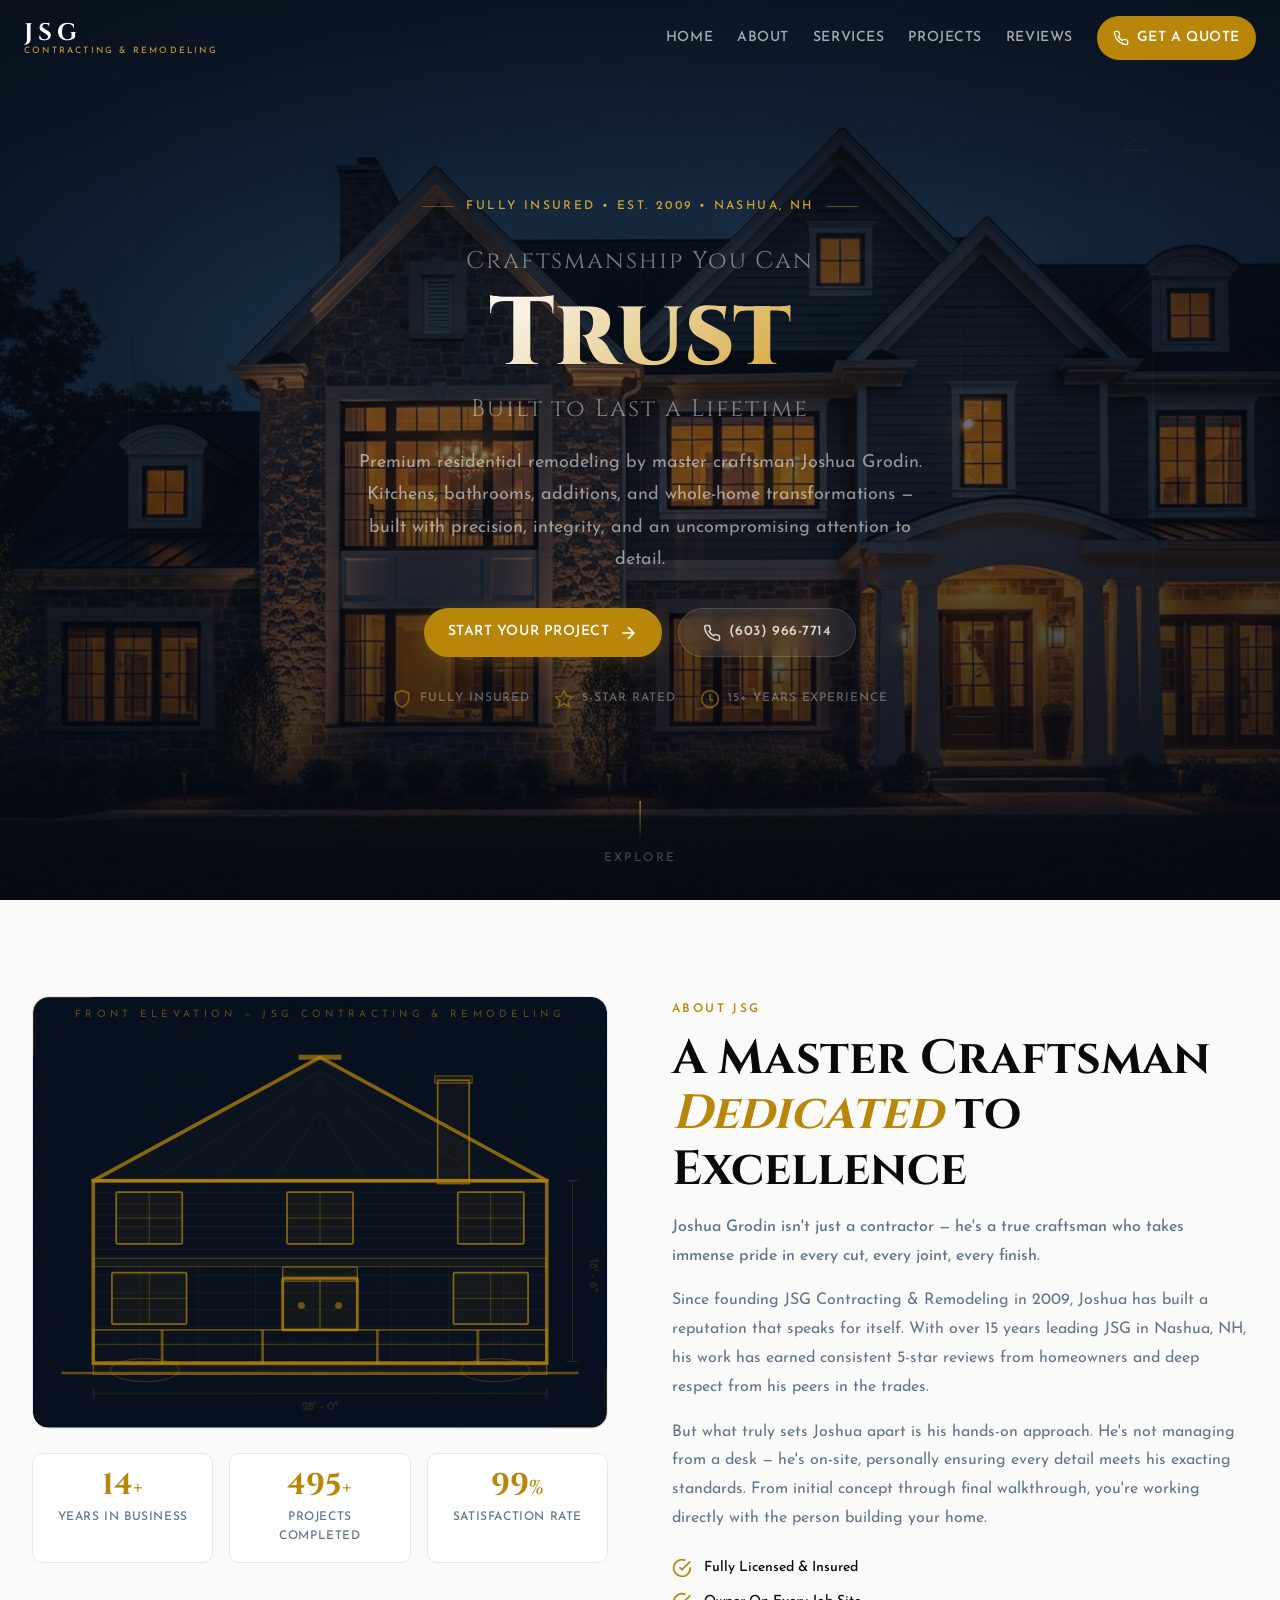
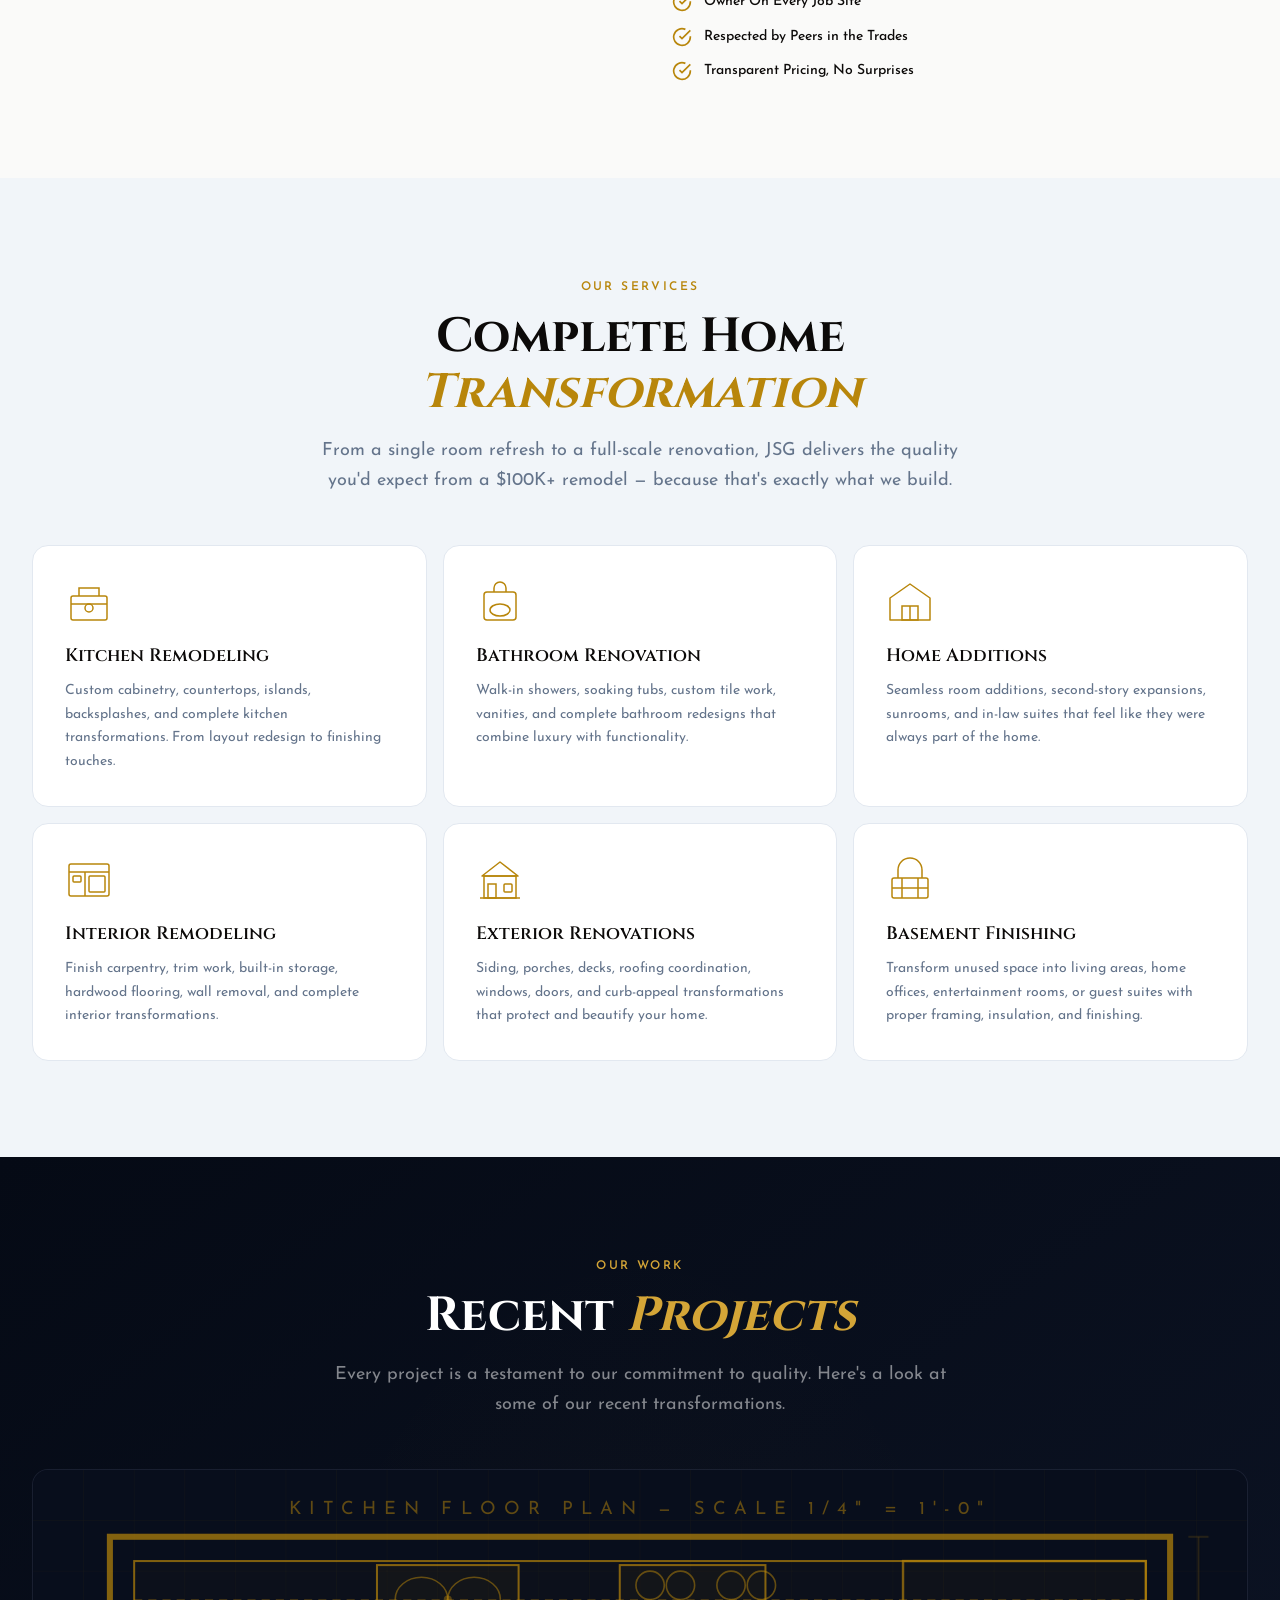
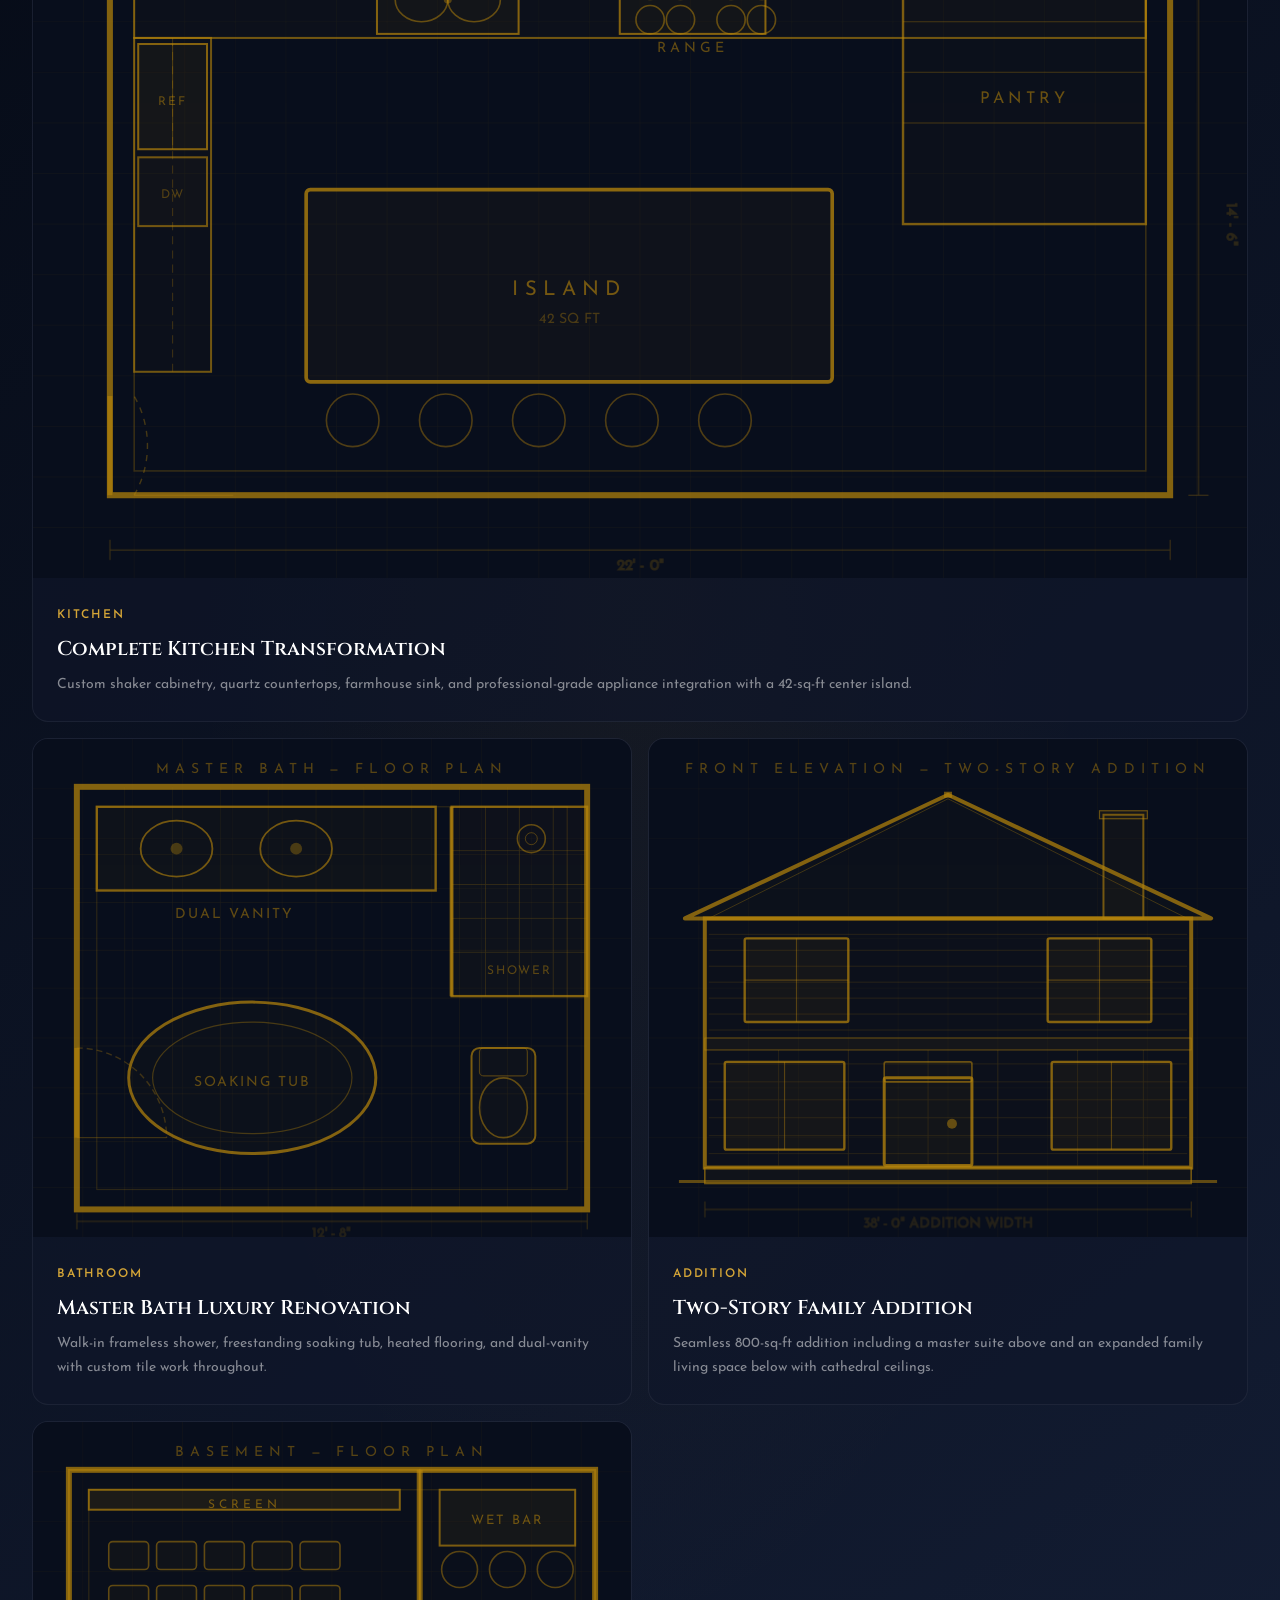
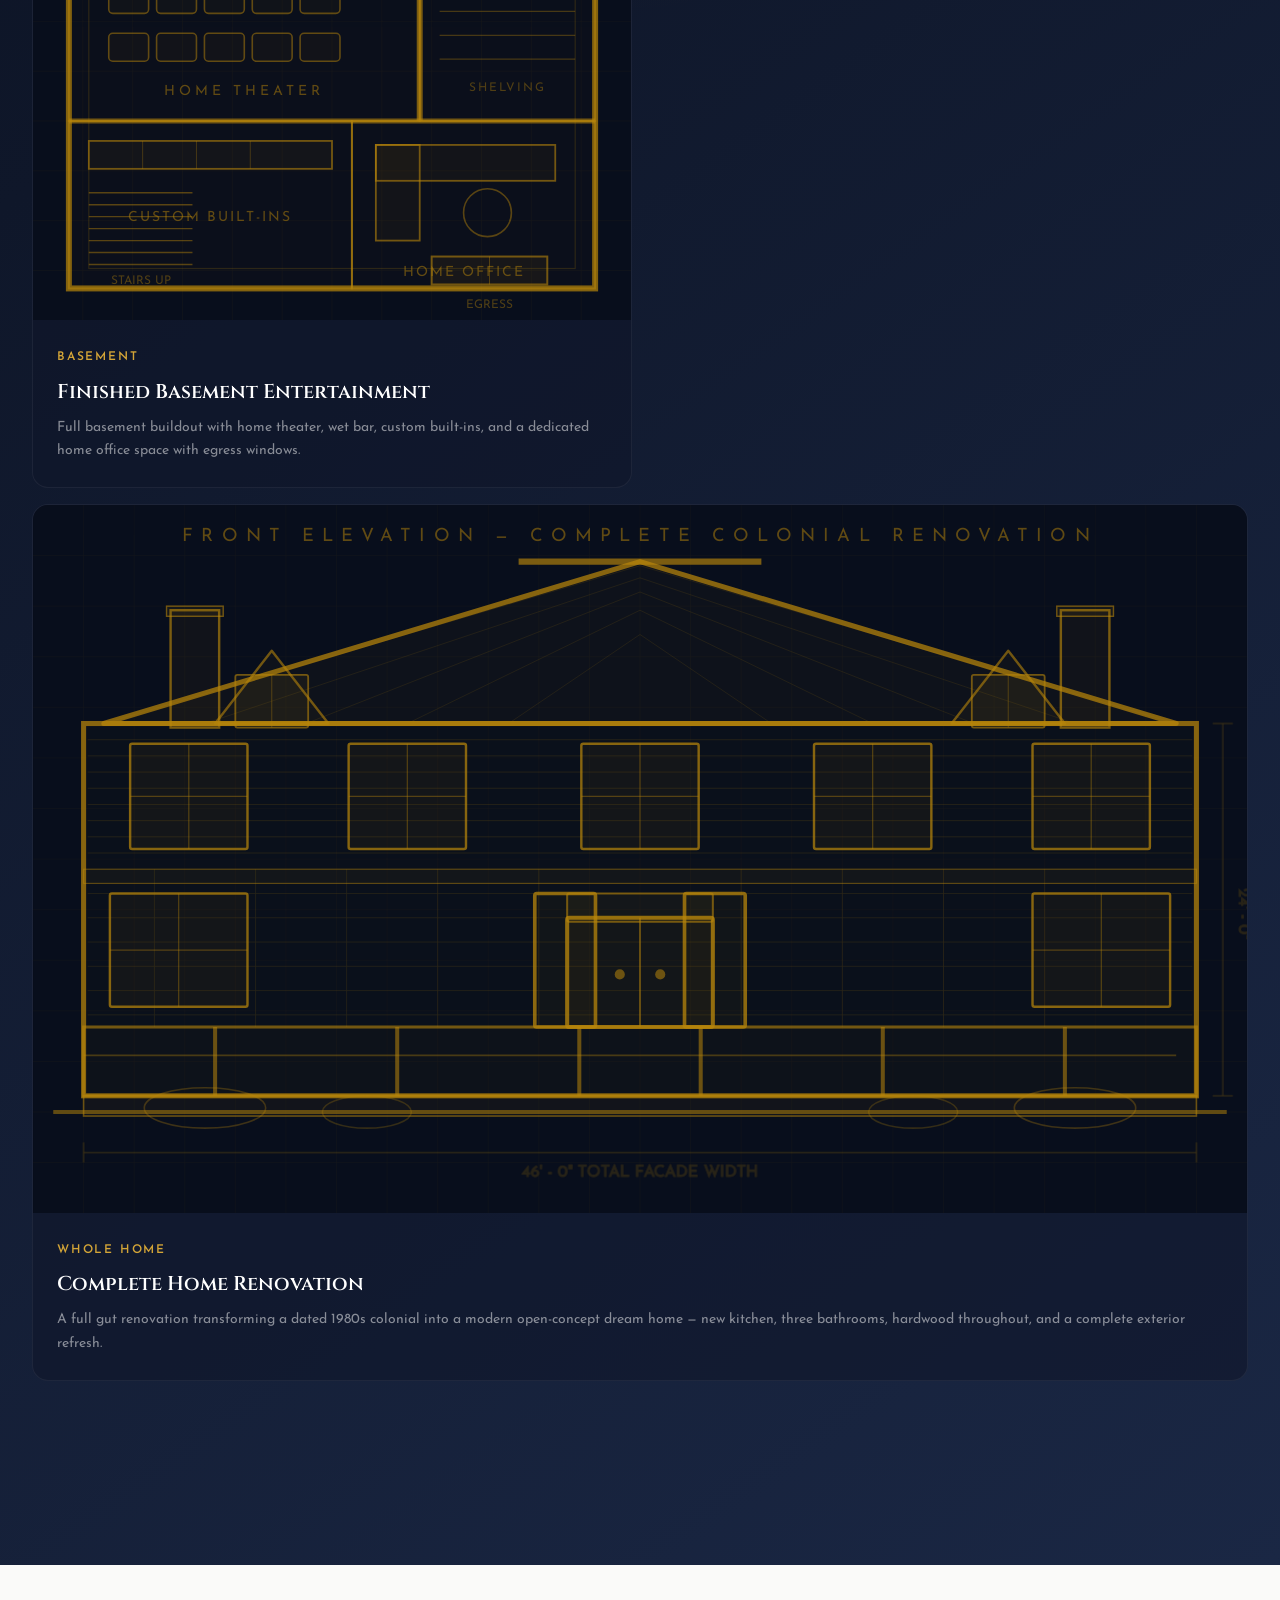
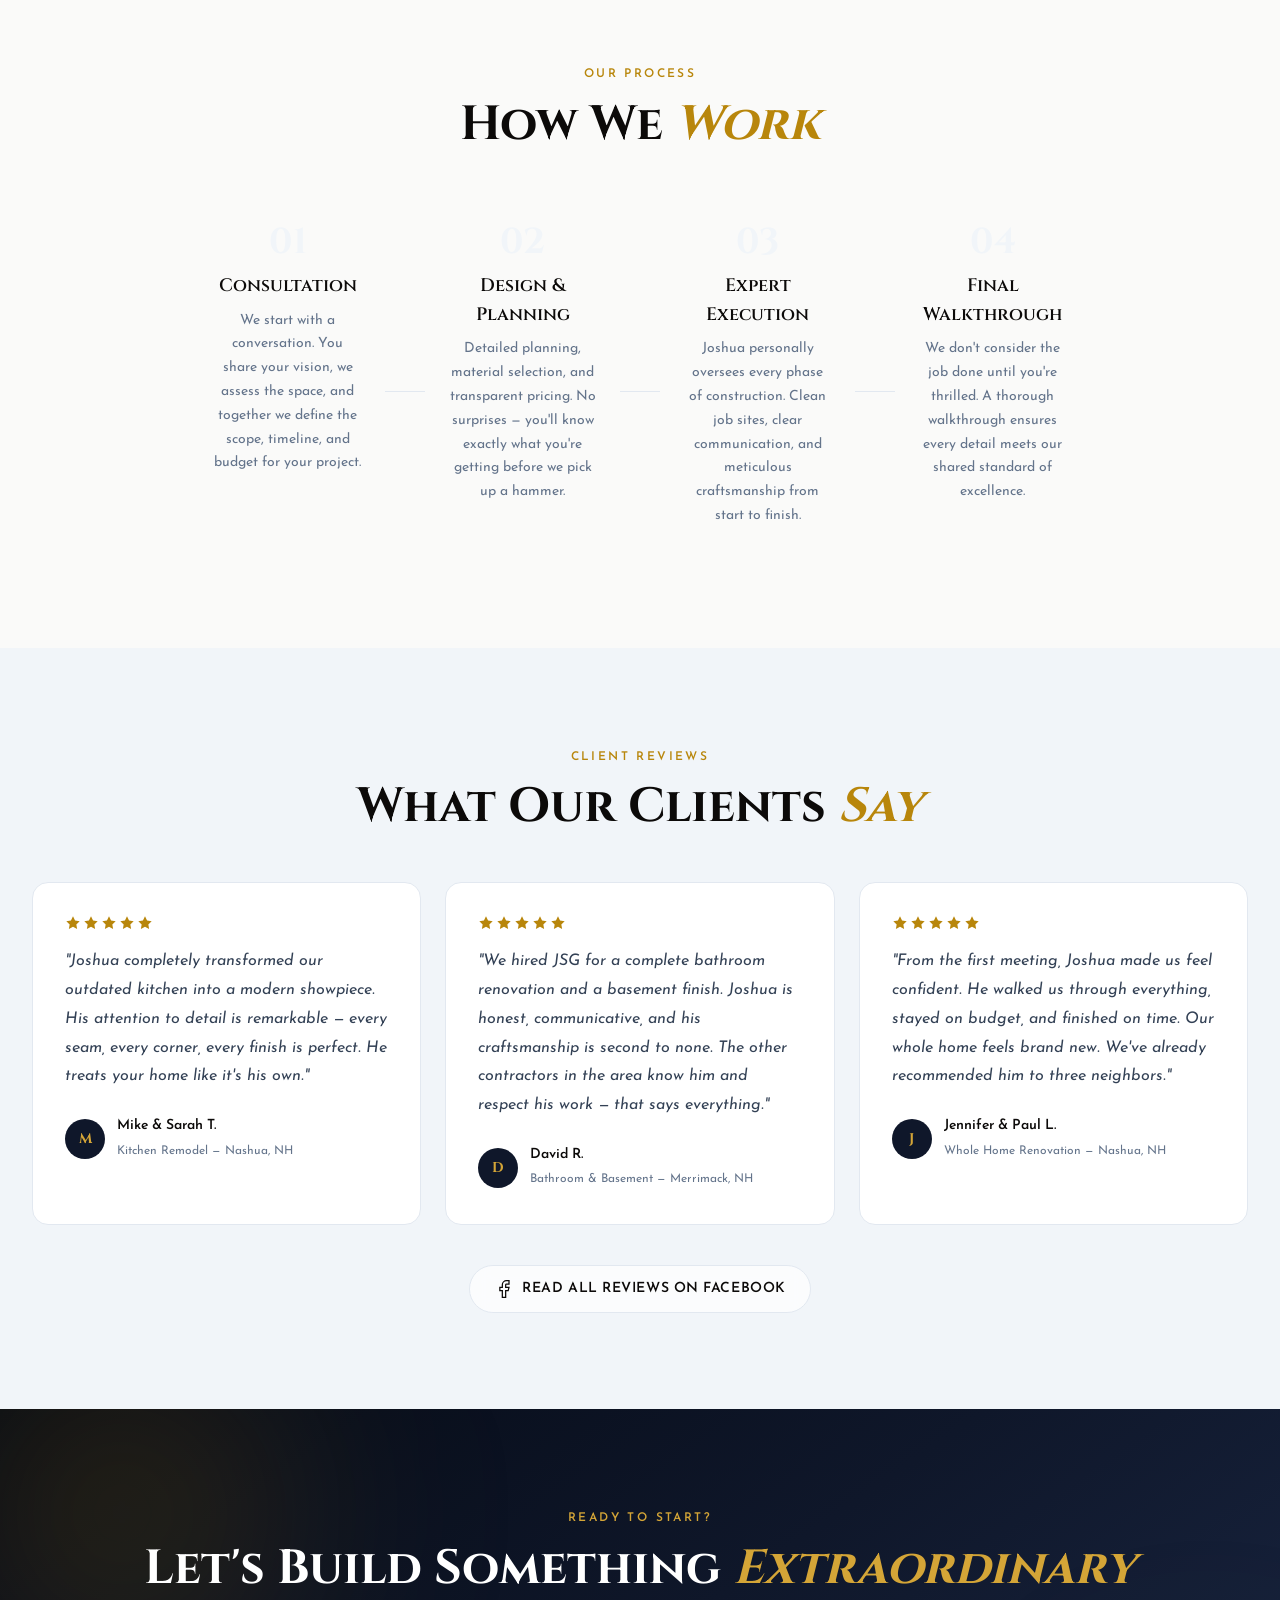
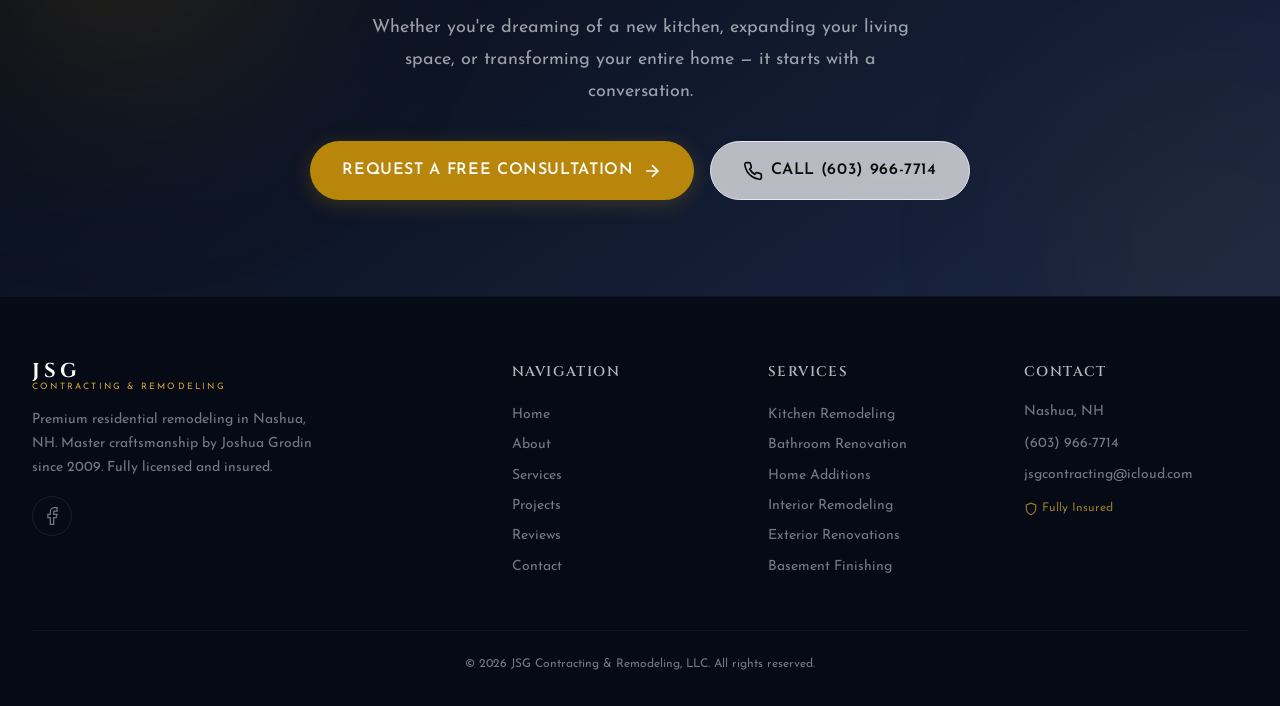
==== index.html @ 360fc570 "Launch JSG Contracting & Remodeling website Premium contractor site with dark navy + gold brand. Inc" ====
<!DOCTYPE html>
<html lang="en">
<head>
  <meta charset="UTF-8">
  <meta name="viewport" content="width=device-width, initial-scale=1.0">
  <title>JSG Contracting & Remodeling — Premium Home Remodeling | Nashua, NH Since 2009</title>
  <meta name="description" content="JSG Contracting & Remodeling, LLC — Nashua NH's premier residential contractor. Master craftsman Joshua Grodin delivers exceptional kitchen, bath, and whole-home remodeling. Fully insured. Call (603) 966-7714.">
  <link rel="preconnect" href="https://fonts.googleapis.com">
  <link rel="preconnect" href="https://fonts.gstatic.com" crossorigin>
  <link href="https://fonts.googleapis.com/css2?family=Cinzel:wght@400;500;600;700;800;900&family=Josefin+Sans:wght@300;400;500;600;700&display=swap" rel="stylesheet">
  <link rel="stylesheet" href="styles.css">
</head>
<body>
  <!-- Preloader -->
  <div id="preloader" class="preloader">
    <div class="preloader-inner">
      <div class="preloader-icon">
        <svg viewBox="0 0 60 60" width="50" height="50">
          <rect x="8" y="28" width="44" height="4" rx="1" fill="#B8860B" opacity="0.8"/>
          <polygon points="30,6 52,28 8,28" fill="none" stroke="#B8860B" stroke-width="2.5" stroke-linejoin="round"/>
          <rect x="22" y="32" width="16" height="20" rx="1" fill="none" stroke="#B8860B" stroke-width="1.5"/>
          <line x1="30" y1="32" x2="30" y2="52" stroke="#B8860B" stroke-width="1"/>
          <line x1="22" y1="42" x2="38" y2="42" stroke="#B8860B" stroke-width="1"/>
        </svg>
      </div>
      <p class="preloader-text">JSG CONTRACTING</p>
    </div>
  </div>

  <!-- Navigation -->
  <nav class="nav" id="mainNav">
    <div class="nav-container">
      <a href="#hero" class="nav-logo">
        <span class="logo-jsg">JSG</span>
        <span class="logo-sub">CONTRACTING &amp; REMODELING</span>
      </a>
      <button class="nav-toggle" id="navToggle" aria-label="Toggle navigation">
        <span></span><span></span><span></span>
      </button>
      <div class="nav-menu" id="navMenu">
        <a href="#hero" class="nav-link">Home</a>
        <a href="#about" class="nav-link">About</a>
        <a href="#services" class="nav-link">Services</a>
        <a href="#projects" class="nav-link">Projects</a>
        <a href="#testimonials" class="nav-link">Reviews</a>
        <a href="contact.html" class="nav-cta">
          <svg width="16" height="16" viewBox="0 0 24 24" fill="none" stroke="currentColor" stroke-width="2"><path d="M22 16.92v3a2 2 0 01-2.18 2 19.79 19.79 0 01-8.63-3.07 19.5 19.5 0 01-6-6A19.79 19.79 0 012.12 4.18 2 2 0 014.11 2h3a2 2 0 012 1.72c.127.96.361 1.903.7 2.81a2 2 0 01-.45 2.11L8.09 9.91a16 16 0 006 6l1.27-1.27a2 2 0 012.11-.45c.907.339 1.85.573 2.81.7A2 2 0 0122 16.92z"/></svg>
          Get a Quote
        </a>
      </div>
    </div>
  </nav>

  <!-- ====== HERO SECTION ====== -->
  <section class="hero" id="hero">
    <div class="hero-bg">
      <div class="hero-grain"></div>
      <div class="hero-gradient"></div>
      <div class="hero-vignette"></div>
      <!-- Architectural line patterns -->
      <div class="hero-lines">
        <div class="arch-line line-1"></div>
        <div class="arch-line line-2"></div>
        <div class="arch-line line-3"></div>
        <div class="arch-line line-4"></div>
        <div class="arch-line line-5"></div>
      </div>
      <!-- Floating construction elements -->
      <div class="floating-elements">
        <svg class="float-el float-1" viewBox="0 0 60 60" width="35" height="35" aria-hidden="true">
          <polygon points="30,8 50,26 10,26" fill="none" stroke="#B8860B" stroke-width="1.5" opacity="0.12"/>
        </svg>
        <svg class="float-el float-2" viewBox="0 0 60 60" width="25" height="25" aria-hidden="true">
          <rect x="10" y="10" width="40" height="40" fill="none" stroke="#B8860B" stroke-width="1" opacity="0.08"/>
          <line x1="10" y1="10" x2="50" y2="50" stroke="#B8860B" stroke-width="0.5" opacity="0.08"/>
        </svg>
        <svg class="float-el float-3" viewBox="0 0 60 60" width="45" height="45" aria-hidden="true">
          <polygon points="30,5 55,30 30,55 5,30" fill="none" stroke="#B8860B" stroke-width="1" opacity="0.06"/>
        </svg>
      </div>
    </div>

    <div class="hero-content">
      <div class="hero-badge anim-on-scroll">
        <span class="badge-line"></span>
        Fully Insured &bull; Est. 2009 &bull; Nashua, NH
        <span class="badge-line"></span>
      </div>
      <h1 class="hero-title anim-on-scroll">
        <span class="title-line title-sm">Craftsmanship You Can</span>
        <span class="title-line title-lg">Trust</span>
        <span class="title-line title-sm">Built to Last a Lifetime</span>
      </h1>
      <p class="hero-desc anim-on-scroll">Premium residential remodeling by master craftsman Joshua Grodin. Kitchens, bathrooms, additions, and whole-home transformations — built with precision, integrity, and an uncompromising attention to detail.</p>
      <div class="hero-cta anim-on-scroll">
        <a href="contact.html" class="btn btn-primary">
          <span>Start Your Project</span>
          <svg width="20" height="20" viewBox="0 0 24 24" fill="none" stroke="currentColor" stroke-width="2"><path d="M5 12h14M12 5l7 7-7 7"/></svg>
        </a>
        <a href="tel:6039667714" class="btn btn-glass">
          <svg width="18" height="18" viewBox="0 0 24 24" fill="none" stroke="currentColor" stroke-width="2"><path d="M22 16.92v3a2 2 0 01-2.18 2 19.79 19.79 0 01-8.63-3.07 19.5 19.5 0 01-6-6A19.79 19.79 0 012.12 4.18 2 2 0 014.11 2h3a2 2 0 012 1.72c.127.96.361 1.903.7 2.81a2 2 0 01-.45 2.11L8.09 9.91a16 16 0 006 6l1.27-1.27a2 2 0 012.11-.45c.907.339 1.85.573 2.81.7A2 2 0 0122 16.92z"/></svg>
          (603) 966-7714
        </a>
      </div>
      <div class="hero-trust anim-on-scroll">
        <div class="trust-item">
          <svg width="20" height="20" viewBox="0 0 24 24" fill="none" stroke="currentColor" stroke-width="2"><path d="M12 22s8-4 8-10V5l-8-3-8 3v7c0 6 8 10 8 10z"/></svg>
          <span>Fully Insured</span>
        </div>
        <div class="trust-item">
          <svg width="20" height="20" viewBox="0 0 24 24" fill="none" stroke="currentColor" stroke-width="2"><path d="M12 2l3.09 6.26L22 9.27l-5 4.87 1.18 6.88L12 17.77l-6.18 3.25L7 14.14 2 9.27l6.91-1.01L12 2z"/></svg>
          <span>5-Star Rated</span>
        </div>
        <div class="trust-item">
          <svg width="20" height="20" viewBox="0 0 24 24" fill="none" stroke="currentColor" stroke-width="2"><circle cx="12" cy="12" r="10"/><path d="M12 6v6l4 2"/></svg>
          <span>15+ Years Experience</span>
        </div>
      </div>
    </div>

    <div class="hero-scroll">
      <div class="scroll-line"></div>
      <span>Explore</span>
    </div>
  </section>

  <!-- ====== ABOUT SECTION ====== -->
  <section class="about section" id="about">
    <div class="container">
      <div class="about-grid">
        <div class="about-visual anim-on-scroll">
          <div class="about-image-frame">
            <div class="frame-corner frame-tl"></div>
            <div class="frame-corner frame-br"></div>
            <!-- Blueprint-style SVG illustration -->
            <div class="blueprint-illustration">
              <svg viewBox="0 0 400 300" fill="none" xmlns="http://www.w3.org/2000/svg">
                <rect x="0" y="0" width="400" height="300" fill="#07101F" rx="8"/>
                <!-- Fine grid -->
                <g stroke="#B8860B" stroke-width="0.3" opacity="0.08">
                  <line x1="0" y1="20" x2="400" y2="20"/><line x1="0" y1="40" x2="400" y2="40"/><line x1="0" y1="60" x2="400" y2="60"/><line x1="0" y1="80" x2="400" y2="80"/><line x1="0" y1="100" x2="400" y2="100"/><line x1="0" y1="120" x2="400" y2="120"/><line x1="0" y1="140" x2="400" y2="140"/><line x1="0" y1="160" x2="400" y2="160"/><line x1="0" y1="180" x2="400" y2="180"/><line x1="0" y1="200" x2="400" y2="200"/><line x1="0" y1="220" x2="400" y2="220"/><line x1="0" y1="240" x2="400" y2="240"/><line x1="0" y1="260" x2="400" y2="260"/><line x1="0" y1="280" x2="400" y2="280"/>
                  <line x1="20" y1="0" x2="20" y2="300"/><line x1="40" y1="0" x2="40" y2="300"/><line x1="60" y1="0" x2="60" y2="300"/><line x1="80" y1="0" x2="80" y2="300"/><line x1="100" y1="0" x2="100" y2="300"/><line x1="120" y1="0" x2="120" y2="300"/><line x1="140" y1="0" x2="140" y2="300"/><line x1="160" y1="0" x2="160" y2="300"/><line x1="180" y1="0" x2="180" y2="300"/><line x1="200" y1="0" x2="200" y2="300"/><line x1="220" y1="0" x2="220" y2="300"/><line x1="240" y1="0" x2="240" y2="300"/><line x1="260" y1="0" x2="260" y2="300"/><line x1="280" y1="0" x2="280" y2="300"/><line x1="300" y1="0" x2="300" y2="300"/><line x1="320" y1="0" x2="320" y2="300"/><line x1="340" y1="0" x2="340" y2="300"/><line x1="360" y1="0" x2="360" y2="300"/><line x1="380" y1="0" x2="380" y2="300"/>
                </g>
                <!-- Title -->
                <text x="200" y="14" font-family="Josefin Sans" font-size="7" fill="#B8860B" text-anchor="middle" opacity="0.5" letter-spacing="3">FRONT ELEVATION — JSG CONTRACTING &amp; REMODELING</text>
                <!-- Ground line -->
                <line x1="20" y1="262" x2="380" y2="262" stroke="#B8860B" stroke-width="1.8" opacity="0.55"/>
                <!-- Foundation -->
                <rect x="42" y="255" width="316" height="8" stroke="#B8860B" stroke-width="0.8" fill="#B8860B" fill-opacity="0.1" opacity="0.6"/>
                <!-- Main walls -->
                <rect x="42" y="128" width="316" height="127" stroke="#B8860B" stroke-width="2.5" fill="#B8860B" fill-opacity="0.02" opacity="0.72"/>
                <!-- Gable roof -->
                <polygon points="200,42 358,128 42,128" stroke="#B8860B" stroke-width="2.5" stroke-linejoin="round" fill="#B8860B" fill-opacity="0.04" opacity="0.72"/>
                <!-- Ridge cap -->
                <line x1="185" y1="42" x2="215" y2="42" stroke="#B8860B" stroke-width="3.5" opacity="0.65"/>
                <!-- Roof rafter lines -->
                <g stroke="#B8860B" stroke-width="0.4" opacity="0.18">
                  <line x1="42" y1="128" x2="200" y2="44"/><line x1="84" y1="128" x2="200" y2="51"/><line x1="126" y1="128" x2="200" y2="62"/><line x1="168" y1="128" x2="200" y2="79"/>
                  <line x1="358" y1="128" x2="200" y2="44"/><line x1="316" y1="128" x2="200" y2="51"/><line x1="274" y1="128" x2="200" y2="62"/><line x1="232" y1="128" x2="200" y2="79"/>
                </g>
                <!-- Siding lines upper half -->
                <g stroke="#B8860B" stroke-width="0.4" opacity="0.17">
                  <line x1="44" y1="136" x2="356" y2="136"/><line x1="44" y1="144" x2="356" y2="144"/><line x1="44" y1="152" x2="356" y2="152"/><line x1="44" y1="160" x2="356" y2="160"/><line x1="44" y1="168" x2="356" y2="168"/><line x1="44" y1="176" x2="356" y2="176"/>
                </g>
                <!-- Stone lower half -->
                <g stroke="#B8860B" stroke-width="0.4" opacity="0.15">
                  <line x1="44" y1="194" x2="356" y2="194"/><line x1="44" y1="206" x2="356" y2="206"/><line x1="44" y1="218" x2="356" y2="218"/><line x1="44" y1="230" x2="356" y2="230"/><line x1="44" y1="242" x2="356" y2="242"/>
                  <line x1="75" y1="184" x2="75" y2="254"/><line x1="115" y1="184" x2="115" y2="254"/><line x1="155" y1="184" x2="155" y2="254"/><line x1="250" y1="184" x2="250" y2="254"/><line x1="290" y1="184" x2="290" y2="254"/><line x1="328" y1="184" x2="328" y2="254"/>
                </g>
                <!-- Belt course / floor divider -->
                <rect x="42" y="182" width="316" height="6" stroke="#B8860B" stroke-width="0.5" fill="#B8860B" fill-opacity="0.1" opacity="0.55"/>
                <!-- Porch -->
                <rect x="42" y="232" width="316" height="24" stroke="#B8860B" stroke-width="1.2" fill="#B8860B" fill-opacity="0.03" opacity="0.55"/>
                <!-- Porch columns -->
                <g stroke="#B8860B" stroke-width="2" opacity="0.52">
                  <line x1="90" y1="232" x2="90" y2="256"/>
                  <line x1="160" y1="232" x2="160" y2="256"/>
                  <line x1="240" y1="232" x2="240" y2="256"/>
                  <line x1="310" y1="232" x2="310" y2="256"/>
                </g>
                <line x1="42" y1="242" x2="358" y2="242" stroke="#B8860B" stroke-width="0.7" opacity="0.32"/>
                <!-- Upper windows (3) -->
                <rect x="58" y="136" width="46" height="36" rx="1" stroke="#B8860B" stroke-width="1.2" fill="#B8860B" fill-opacity="0.09" opacity="0.72"/>
                <line x1="81" y1="136" x2="81" y2="172" stroke="#B8860B" stroke-width="0.6" opacity="0.4"/>
                <line x1="58" y1="154" x2="104" y2="154" stroke="#B8860B" stroke-width="0.6" opacity="0.4"/>
                <rect x="177" y="136" width="46" height="36" rx="1" stroke="#B8860B" stroke-width="1.2" fill="#B8860B" fill-opacity="0.09" opacity="0.72"/>
                <line x1="200" y1="136" x2="200" y2="172" stroke="#B8860B" stroke-width="0.6" opacity="0.4"/>
                <line x1="177" y1="154" x2="223" y2="154" stroke="#B8860B" stroke-width="0.6" opacity="0.4"/>
                <rect x="296" y="136" width="46" height="36" rx="1" stroke="#B8860B" stroke-width="1.2" fill="#B8860B" fill-opacity="0.09" opacity="0.72"/>
                <line x1="319" y1="136" x2="319" y2="172" stroke="#B8860B" stroke-width="0.6" opacity="0.4"/>
                <line x1="296" y1="154" x2="342" y2="154" stroke="#B8860B" stroke-width="0.6" opacity="0.4"/>
                <!-- Lower flanking windows -->
                <rect x="55" y="192" width="52" height="36" rx="1" stroke="#B8860B" stroke-width="1.2" fill="#B8860B" fill-opacity="0.09" opacity="0.72"/>
                <line x1="81" y1="192" x2="81" y2="228" stroke="#B8860B" stroke-width="0.6" opacity="0.4"/>
                <line x1="55" y1="210" x2="107" y2="210" stroke="#B8860B" stroke-width="0.6" opacity="0.4"/>
                <rect x="293" y="192" width="52" height="36" rx="1" stroke="#B8860B" stroke-width="1.2" fill="#B8860B" fill-opacity="0.09" opacity="0.72"/>
                <line x1="319" y1="192" x2="319" y2="228" stroke="#B8860B" stroke-width="0.6" opacity="0.4"/>
                <line x1="293" y1="210" x2="345" y2="210" stroke="#B8860B" stroke-width="0.6" opacity="0.4"/>
                <!-- Front door + transom -->
                <rect x="174" y="196" width="52" height="36" rx="1" stroke="#B8860B" stroke-width="2" fill="#B8860B" fill-opacity="0.07" opacity="0.78"/>
                <rect x="174" y="188" width="52" height="10" rx="1" stroke="#B8860B" stroke-width="0.9" fill="#B8860B" fill-opacity="0.1" opacity="0.6"/>
                <line x1="200" y1="196" x2="200" y2="232" stroke="#B8860B" stroke-width="0.9" opacity="0.45"/>
                <circle cx="213" cy="215" r="2.5" fill="#B8860B" opacity="0.55"/>
                <circle cx="187" cy="215" r="2.5" fill="#B8860B" opacity="0.55"/>
                <!-- Chimney -->
                <rect x="282" y="58" width="22" height="72" stroke="#B8860B" stroke-width="1.2" fill="#B8860B" fill-opacity="0.08" opacity="0.65"/>
                <rect x="280" y="55" width="26" height="5" stroke="#B8860B" stroke-width="0.7" fill="#B8860B" fill-opacity="0.14" opacity="0.6"/>
                <!-- Landscaping -->
                <ellipse cx="78" cy="260" rx="24" ry="8" stroke="#B8860B" stroke-width="0.8" opacity="0.28"/>
                <ellipse cx="322" cy="260" rx="24" ry="8" stroke="#B8860B" stroke-width="0.8" opacity="0.28"/>
                <!-- Dimension lines -->
                <g stroke="#B8860B" stroke-width="0.5" opacity="0.32">
                  <line x1="42" y1="276" x2="358" y2="276"/>
                  <line x1="42" y1="272" x2="42" y2="280"/><line x1="358" y1="272" x2="358" y2="280"/>
                  <text x="200" y="288" font-family="Josefin Sans" font-size="8" fill="#B8860B" text-anchor="middle" opacity="0.55">28' - 0"</text>
                  <line x1="376" y1="128" x2="376" y2="254"/>
                  <line x1="372" y1="128" x2="380" y2="128"/><line x1="372" y1="254" x2="380" y2="254"/>
                  <text x="388" y="194" font-family="Josefin Sans" font-size="8" fill="#B8860B" text-anchor="middle" opacity="0.55" transform="rotate(90,388,194)">18' - 6"</text>
                </g>
              </svg>
            </div>
          </div>
          <div class="about-stats">
            <div class="stat">
              <span class="stat-num" data-target="15">0</span><span class="stat-plus">+</span>
              <span class="stat-label">Years in Business</span>
            </div>
            <div class="stat">
              <span class="stat-num" data-target="500">0</span><span class="stat-plus">+</span>
              <span class="stat-label">Projects Completed</span>
            </div>
            <div class="stat">
              <span class="stat-num" data-target="100">0</span><span class="stat-pct">%</span>
              <span class="stat-label">Satisfaction Rate</span>
            </div>
          </div>
        </div>

        <div class="about-content anim-on-scroll">
          <span class="section-tag">About JSG</span>
          <h2 class="section-title">A Master Craftsman <em>Dedicated</em> to Excellence</h2>
          <p class="about-lead">Joshua Grodin isn't just a contractor — he's a true craftsman who takes immense pride in every cut, every joint, every finish.</p>
          <p>Since founding JSG Contracting & Remodeling in 2009, Joshua has built a reputation that speaks for itself. With over 15 years leading JSG in Nashua, NH, his work has earned consistent 5-star reviews from homeowners and deep respect from his peers in the trades.</p>
          <p>But what truly sets Joshua apart is his hands-on approach. He's not managing from a desk — he's on-site, personally ensuring every detail meets his exacting standards. From initial concept through final walkthrough, you're working directly with the person building your home.</p>
          <div class="about-highlights">
            <div class="highlight">
              <svg width="20" height="20" viewBox="0 0 24 24" fill="none" stroke="currentColor" stroke-width="2"><path d="M22 11.08V12a10 10 0 11-5.93-9.14"/><path d="M22 4L12 14.01l-3-3"/></svg>
              <span>Fully Licensed & Insured</span>
            </div>
            <div class="highlight">
              <svg width="20" height="20" viewBox="0 0 24 24" fill="none" stroke="currentColor" stroke-width="2"><path d="M22 11.08V12a10 10 0 11-5.93-9.14"/><path d="M22 4L12 14.01l-3-3"/></svg>
              <span>Owner On Every Job Site</span>
            </div>
            <div class="highlight">
              <svg width="20" height="20" viewBox="0 0 24 24" fill="none" stroke="currentColor" stroke-width="2"><path d="M22 11.08V12a10 10 0 11-5.93-9.14"/><path d="M22 4L12 14.01l-3-3"/></svg>
              <span>Respected by Peers in the Trades</span>
            </div>
            <div class="highlight">
              <svg width="20" height="20" viewBox="0 0 24 24" fill="none" stroke="currentColor" stroke-width="2"><path d="M22 11.08V12a10 10 0 11-5.93-9.14"/><path d="M22 4L12 14.01l-3-3"/></svg>
              <span>Transparent Pricing, No Surprises</span>
            </div>
          </div>
        </div>
      </div>
    </div>
  </section>

  <!-- ====== SERVICES SECTION ====== -->
  <section class="services section" id="services">
    <div class="container">
      <div class="section-header anim-on-scroll">
        <span class="section-tag">Our Services</span>
        <h2 class="section-title">Complete Home <em>Transformation</em></h2>
        <p class="section-desc">From a single room refresh to a full-scale renovation, JSG delivers the quality you'd expect from a $100K+ remodel — because that's exactly what we build.</p>
      </div>

      <div class="services-grid">
        <div class="service-card anim-on-scroll" style="--delay: 0">
          <div class="service-icon">
            <svg viewBox="0 0 48 48" fill="none" stroke="currentColor" stroke-width="1.5">
              <rect x="6" y="18" width="36" height="24" rx="2"/>
              <path d="M14 18V10h20v8"/>
              <circle cx="24" cy="30" r="4"/>
              <line x1="6" y1="26" x2="42" y2="26"/>
            </svg>
          </div>
          <h3>Kitchen Remodeling</h3>
          <p>Custom cabinetry, countertops, islands, backsplashes, and complete kitchen transformations. From layout redesign to finishing touches.</p>
        </div>

        <div class="service-card anim-on-scroll" style="--delay: 1">
          <div class="service-icon">
            <svg viewBox="0 0 48 48" fill="none" stroke="currentColor" stroke-width="1.5">
              <rect x="8" y="14" width="32" height="28" rx="3"/>
              <ellipse cx="24" cy="32" rx="10" ry="6"/>
              <path d="M18 14V10a6 6 0 0112 0v4"/>
            </svg>
          </div>
          <h3>Bathroom Renovation</h3>
          <p>Walk-in showers, soaking tubs, custom tile work, vanities, and complete bathroom redesigns that combine luxury with functionality.</p>
        </div>

        <div class="service-card anim-on-scroll" style="--delay: 2">
          <div class="service-icon">
            <svg viewBox="0 0 48 48" fill="none" stroke="currentColor" stroke-width="1.5">
              <polygon points="24,6 44,20 44,42 4,42 4,20" stroke-linejoin="round"/>
              <rect x="16" y="28" width="16" height="14"/>
              <line x1="24" y1="28" x2="24" y2="42"/>
            </svg>
          </div>
          <h3>Home Additions</h3>
          <p>Seamless room additions, second-story expansions, sunrooms, and in-law suites that feel like they were always part of the home.</p>
        </div>

        <div class="service-card anim-on-scroll" style="--delay: 3">
          <div class="service-icon">
            <svg viewBox="0 0 48 48" fill="none" stroke="currentColor" stroke-width="1.5">
              <rect x="4" y="8" width="40" height="32" rx="2"/>
              <line x1="4" y1="16" x2="44" y2="16"/>
              <line x1="20" y1="16" x2="20" y2="40"/>
              <rect x="8" y="20" width="8" height="6" rx="1"/>
              <rect x="24" y="20" width="16" height="16" rx="1"/>
            </svg>
          </div>
          <h3>Interior Remodeling</h3>
          <p>Finish carpentry, trim work, built-in storage, hardwood flooring, wall removal, and complete interior transformations.</p>
        </div>

        <div class="service-card anim-on-scroll" style="--delay: 4">
          <div class="service-icon">
            <svg viewBox="0 0 48 48" fill="none" stroke="currentColor" stroke-width="1.5">
              <path d="M4 42h40"/>
              <rect x="8" y="20" width="32" height="22"/>
              <polygon points="24,6 42,20 6,20" stroke-linejoin="round"/>
              <rect x="28" y="28" width="8" height="8" rx="1"/>
              <rect x="12" y="28" width="8" height="14"/>
            </svg>
          </div>
          <h3>Exterior Renovations</h3>
          <p>Siding, porches, decks, roofing coordination, windows, doors, and curb-appeal transformations that protect and beautify your home.</p>
        </div>

        <div class="service-card anim-on-scroll" style="--delay: 5">
          <div class="service-icon">
            <svg viewBox="0 0 48 48" fill="none" stroke="currentColor" stroke-width="1.5">
              <rect x="6" y="22" width="36" height="20" rx="2"/>
              <path d="M12 22V14a12 12 0 0124 0v8"/>
              <line x1="6" y1="32" x2="42" y2="32"/>
              <line x1="16" y1="22" x2="16" y2="42"/>
              <line x1="32" y1="22" x2="32" y2="42"/>
            </svg>
          </div>
          <h3>Basement Finishing</h3>
          <p>Transform unused space into living areas, home offices, entertainment rooms, or guest suites with proper framing, insulation, and finishing.</p>
        </div>
      </div>
    </div>
  </section>

  <!-- ====== PROJECTS SECTION ====== -->
  <section class="projects section" id="projects">
    <div class="projects-bg"></div>
    <div class="container">
      <div class="section-header anim-on-scroll">
        <span class="section-tag">Our Work</span>
        <h2 class="section-title">Recent <em>Projects</em></h2>
        <p class="section-desc">Every project is a testament to our commitment to quality. Here's a look at some of our recent transformations.</p>
      </div>

      <div class="projects-grid">
        <div class="project-card project-wide anim-on-scroll" style="--delay: 0">
          <div class="project-overlay">
            <div class="project-visual">
              <svg viewBox="0 0 600 350" fill="none" xmlns="http://www.w3.org/2000/svg">
                <rect width="600" height="350" fill="#080E1C"/>
                <!-- Fine blueprint grid -->
                <g stroke="#B8860B" stroke-width="0.3" opacity="0.07">
                  <line x1="0" y1="25" x2="600" y2="25"/><line x1="0" y1="50" x2="600" y2="50"/><line x1="0" y1="75" x2="600" y2="75"/><line x1="0" y1="100" x2="600" y2="100"/><line x1="0" y1="125" x2="600" y2="125"/><line x1="0" y1="150" x2="600" y2="150"/><line x1="0" y1="175" x2="600" y2="175"/><line x1="0" y1="200" x2="600" y2="200"/><line x1="0" y1="225" x2="600" y2="225"/><line x1="0" y1="250" x2="600" y2="250"/><line x1="0" y1="275" x2="600" y2="275"/><line x1="0" y1="300" x2="600" y2="300"/><line x1="0" y1="325" x2="600" y2="325"/>
                  <line x1="25" y1="0" x2="25" y2="350"/><line x1="50" y1="0" x2="50" y2="350"/><line x1="75" y1="0" x2="75" y2="350"/><line x1="100" y1="0" x2="100" y2="350"/><line x1="125" y1="0" x2="125" y2="350"/><line x1="150" y1="0" x2="150" y2="350"/><line x1="175" y1="0" x2="175" y2="350"/><line x1="200" y1="0" x2="200" y2="350"/><line x1="225" y1="0" x2="225" y2="350"/><line x1="250" y1="0" x2="250" y2="350"/><line x1="275" y1="0" x2="275" y2="350"/><line x1="300" y1="0" x2="300" y2="350"/><line x1="325" y1="0" x2="325" y2="350"/><line x1="350" y1="0" x2="350" y2="350"/><line x1="375" y1="0" x2="375" y2="350"/><line x1="400" y1="0" x2="400" y2="350"/><line x1="425" y1="0" x2="425" y2="350"/><line x1="450" y1="0" x2="450" y2="350"/><line x1="475" y1="0" x2="475" y2="350"/><line x1="500" y1="0" x2="500" y2="350"/><line x1="525" y1="0" x2="525" y2="350"/><line x1="550" y1="0" x2="550" y2="350"/><line x1="575" y1="0" x2="575" y2="350"/>
                </g>
                <!-- Title bar -->
                <text x="300" y="22" font-family="Josefin Sans" font-size="9" fill="#B8860B" text-anchor="middle" opacity="0.5" letter-spacing="4">KITCHEN FLOOR PLAN — SCALE 1/4" = 1'-0"</text>
                <!-- Outer walls (thick) -->
                <rect x="38" y="33" width="524" height="276" stroke="#B8860B" stroke-width="3" opacity="0.7"/>
                <!-- Inner wall face -->
                <rect x="50" y="45" width="500" height="252" stroke="#B8860B" stroke-width="0.8" opacity="0.25"/>
                <!-- Upper counter run -->
                <rect x="50" y="45" width="500" height="38" stroke="#B8860B" stroke-width="1" fill="#B8860B" fill-opacity="0.04" opacity="0.6"/>
                <!-- Counter center line -->
                <line x1="50" y1="64" x2="550" y2="64" stroke="#B8860B" stroke-width="0.5" stroke-dasharray="4,3" opacity="0.3"/>
                <!-- Left counter run -->
                <rect x="50" y="83" width="38" height="165" stroke="#B8860B" stroke-width="1" fill="#B8860B" fill-opacity="0.04" opacity="0.6"/>
                <line x1="69" y1="83" x2="69" y2="248" stroke="#B8860B" stroke-width="0.5" stroke-dasharray="4,3" opacity="0.3"/>
                <!-- Refrigerator -->
                <rect x="52" y="86" width="34" height="52" stroke="#B8860B" stroke-width="1" fill="#B8860B" fill-opacity="0.08" opacity="0.7"/>
                <line x1="69" y1="86" x2="69" y2="138" stroke="#B8860B" stroke-width="0.5" opacity="0.4"/>
                <text x="69" y="116" font-family="Josefin Sans" font-size="6" fill="#B8860B" text-anchor="middle" opacity="0.5" letter-spacing="1">REF</text>
                <!-- Dishwasher -->
                <rect x="52" y="142" width="34" height="34" stroke="#B8860B" stroke-width="1" fill="#B8860B" fill-opacity="0.05" opacity="0.6"/>
                <text x="69" y="162" font-family="Josefin Sans" font-size="6" fill="#B8860B" text-anchor="middle" opacity="0.4" letter-spacing="1">DW</text>
                <!-- Sink in upper counter -->
                <rect x="170" y="47" width="70" height="34" stroke="#B8860B" stroke-width="1" fill="#B8860B" fill-opacity="0.06" opacity="0.7"/>
                <ellipse cx="192" cy="64" rx="13" ry="11" stroke="#B8860B" stroke-width="0.8" opacity="0.5"/>
                <ellipse cx="218" cy="64" rx="13" ry="11" stroke="#B8860B" stroke-width="0.8" opacity="0.5"/>
                <circle cx="205" cy="64" r="2" fill="#B8860B" opacity="0.4"/>
                <!-- Range in upper counter -->
                <rect x="290" y="47" width="72" height="34" stroke="#B8860B" stroke-width="1" fill="#B8860B" fill-opacity="0.06" opacity="0.7"/>
                <circle cx="305" cy="57" r="7" stroke="#B8860B" stroke-width="0.8" opacity="0.5"/>
                <circle cx="320" cy="57" r="7" stroke="#B8860B" stroke-width="0.8" opacity="0.5"/>
                <circle cx="345" cy="57" r="7" stroke="#B8860B" stroke-width="0.8" opacity="0.5"/>
                <circle cx="360" cy="57" r="7" stroke="#B8860B" stroke-width="0.8" opacity="0.5"/>
                <circle cx="305" cy="74" r="7" stroke="#B8860B" stroke-width="0.8" opacity="0.5"/>
                <circle cx="320" cy="74" r="7" stroke="#B8860B" stroke-width="0.8" opacity="0.5"/>
                <circle cx="345" cy="74" r="7" stroke="#B8860B" stroke-width="0.8" opacity="0.5"/>
                <circle cx="360" cy="74" r="7" stroke="#B8860B" stroke-width="0.8" opacity="0.5"/>
                <text x="326" y="90" font-family="Josefin Sans" font-size="7" fill="#B8860B" text-anchor="middle" opacity="0.5" letter-spacing="2">RANGE</text>
                <!-- Pantry closet (right side) -->
                <rect x="430" y="45" width="120" height="130" stroke="#B8860B" stroke-width="1.2" fill="#B8860B" fill-opacity="0.04" opacity="0.65"/>
                <line x1="430" y1="75" x2="550" y2="75" stroke="#B8860B" stroke-width="0.5" opacity="0.3"/>
                <line x1="430" y1="100" x2="550" y2="100" stroke="#B8860B" stroke-width="0.5" opacity="0.3"/>
                <line x1="430" y1="125" x2="550" y2="125" stroke="#B8860B" stroke-width="0.5" opacity="0.3"/>
                <text x="490" y="115" font-family="Josefin Sans" font-size="8" fill="#B8860B" text-anchor="middle" opacity="0.55" letter-spacing="2">PANTRY</text>
                <!-- Island -->
                <rect x="135" y="158" width="260" height="95" rx="2" stroke="#B8860B" stroke-width="1.8" fill="#B8860B" fill-opacity="0.05" opacity="0.75"/>
                <text x="265" y="210" font-family="Josefin Sans" font-size="10" fill="#B8860B" text-anchor="middle" opacity="0.6" letter-spacing="3">ISLAND</text>
                <text x="265" y="224" font-family="Josefin Sans" font-size="7" fill="#B8860B" text-anchor="middle" opacity="0.35">42 SQ FT</text>
                <!-- Bar stools below island -->
                <circle cx="158" cy="272" r="13" stroke="#B8860B" stroke-width="0.8" opacity="0.4"/>
                <circle cx="204" cy="272" r="13" stroke="#B8860B" stroke-width="0.8" opacity="0.4"/>
                <circle cx="250" cy="272" r="13" stroke="#B8860B" stroke-width="0.8" opacity="0.4"/>
                <circle cx="296" cy="272" r="13" stroke="#B8860B" stroke-width="0.8" opacity="0.4"/>
                <circle cx="342" cy="272" r="13" stroke="#B8860B" stroke-width="0.8" opacity="0.4"/>
                <!-- Door swing bottom left -->
                <line x1="38" y1="260" x2="38" y2="309" stroke="#B8860B" stroke-width="2.5" opacity="0.6"/>
                <line x1="50" y1="309" x2="99" y2="309" stroke="#B8860B" stroke-width="0.5" opacity="0.4"/>
                <path d="M50 309 A49 49 0 0 0 50 260" stroke="#B8860B" stroke-width="0.7" stroke-dasharray="3,3" opacity="0.35"/>
                <!-- Dimension lines -->
                <g stroke="#B8860B" stroke-width="0.5" opacity="0.35">
                  <line x1="38" y1="336" x2="562" y2="336"/>
                  <line x1="38" y1="331" x2="38" y2="341"/><line x1="562" y1="331" x2="562" y2="341"/>
                  <text x="300" y="346" font-family="Josefin Sans" font-size="7.5" fill="#B8860B" text-anchor="middle" opacity="0.6">22' - 0"</text>
                  <line x1="576" y1="33" x2="576" y2="309"/>
                  <line x1="571" y1="33" x2="581" y2="33"/><line x1="571" y1="309" x2="581" y2="309"/>
                  <text x="590" y="175" font-family="Josefin Sans" font-size="7.5" fill="#B8860B" text-anchor="middle" opacity="0.6" transform="rotate(90,590,175)">14' - 6"</text>
                </g>
              </svg>
            </div>
          </div>
          <div class="project-info">
            <span class="project-type">Kitchen</span>
            <h3>Complete Kitchen Transformation</h3>
            <p>Custom shaker cabinetry, quartz countertops, farmhouse sink, and professional-grade appliance integration with a 42-sq-ft center island.</p>
          </div>
        </div>

        <div class="project-card anim-on-scroll" style="--delay: 1">
          <div class="project-overlay">
            <div class="project-visual project-visual-sm">
              <svg viewBox="0 0 300 250" fill="none" xmlns="http://www.w3.org/2000/svg">
                <rect width="300" height="250" fill="#080E1C"/>
                <!-- Grid -->
                <g stroke="#B8860B" stroke-width="0.3" opacity="0.07">
                  <line x1="0" y1="25" x2="300" y2="25"/><line x1="0" y1="50" x2="300" y2="50"/><line x1="0" y1="75" x2="300" y2="75"/><line x1="0" y1="100" x2="300" y2="100"/><line x1="0" y1="125" x2="300" y2="125"/><line x1="0" y1="150" x2="300" y2="150"/><line x1="0" y1="175" x2="300" y2="175"/><line x1="0" y1="200" x2="300" y2="200"/><line x1="0" y1="225" x2="300" y2="225"/>
                  <line x1="25" y1="0" x2="25" y2="250"/><line x1="50" y1="0" x2="50" y2="250"/><line x1="75" y1="0" x2="75" y2="250"/><line x1="100" y1="0" x2="100" y2="250"/><line x1="125" y1="0" x2="125" y2="250"/><line x1="150" y1="0" x2="150" y2="250"/><line x1="175" y1="0" x2="175" y2="250"/><line x1="200" y1="0" x2="200" y2="250"/><line x1="225" y1="0" x2="225" y2="250"/><line x1="250" y1="0" x2="250" y2="250"/><line x1="275" y1="0" x2="275" y2="250"/>
                </g>
                <text x="150" y="17" font-family="Josefin Sans" font-size="7" fill="#B8860B" text-anchor="middle" opacity="0.45" letter-spacing="3">MASTER BATH — FLOOR PLAN</text>
                <!-- Outer walls -->
                <rect x="22" y="24" width="256" height="212" stroke="#B8860B" stroke-width="3" opacity="0.7"/>
                <rect x="32" y="34" width="236" height="192" stroke="#B8860B" stroke-width="0.6" opacity="0.2"/>
                <!-- Tile floor pattern hint -->
                <g stroke="#B8860B" stroke-width="0.3" opacity="0.12">
                  <line x1="22" y1="58" x2="278" y2="58"/><line x1="22" y1="82" x2="278" y2="82"/><line x1="22" y1="106" x2="278" y2="106"/><line x1="22" y1="130" x2="278" y2="130"/><line x1="22" y1="154" x2="278" y2="154"/><line x1="22" y1="178" x2="278" y2="178"/><line x1="22" y1="202" x2="278" y2="202"/>
                  <line x1="46" y1="24" x2="46" y2="236"/><line x1="70" y1="24" x2="70" y2="236"/><line x1="94" y1="24" x2="94" y2="236"/><line x1="118" y1="24" x2="118" y2="236"/><line x1="142" y1="24" x2="142" y2="236"/><line x1="166" y1="24" x2="166" y2="236"/><line x1="190" y1="24" x2="190" y2="236"/><line x1="214" y1="24" x2="214" y2="236"/><line x1="238" y1="24" x2="238" y2="236"/>
                </g>
                <!-- Dual vanity (top wall) -->
                <rect x="32" y="34" width="170" height="42" stroke="#B8860B" stroke-width="1.2" fill="#B8860B" fill-opacity="0.06" opacity="0.7"/>
                <!-- Left sink -->
                <ellipse cx="72" cy="55" rx="18" ry="14" stroke="#B8860B" stroke-width="0.9" opacity="0.6"/>
                <circle cx="72" cy="55" r="3" fill="#B8860B" opacity="0.35"/>
                <!-- Right sink -->
                <ellipse cx="132" cy="55" rx="18" ry="14" stroke="#B8860B" stroke-width="0.9" opacity="0.6"/>
                <circle cx="132" cy="55" r="3" fill="#B8860B" opacity="0.35"/>
                <text x="101" y="90" font-family="Josefin Sans" font-size="7" fill="#B8860B" text-anchor="middle" opacity="0.5" letter-spacing="1">DUAL VANITY</text>
                <!-- Walk-in shower (top right) -->
                <rect x="210" y="34" width="68" height="95" stroke="#B8860B" stroke-width="1.2" fill="#B8860B" fill-opacity="0.05" opacity="0.7"/>
                <!-- Glass wall line -->
                <line x1="210" y1="34" x2="210" y2="129" stroke="#B8860B" stroke-width="2" opacity="0.6"/>
                <!-- Shower tile grid -->
                <g stroke="#B8860B" stroke-width="0.4" opacity="0.25">
                  <line x1="210" y1="56" x2="278" y2="56"/><line x1="210" y1="73" x2="278" y2="73"/><line x1="210" y1="90" x2="278" y2="90"/><line x1="210" y1="107" x2="278" y2="107"/>
                  <line x1="227" y1="34" x2="227" y2="129"/><line x1="244" y1="34" x2="244" y2="129"/><line x1="261" y1="34" x2="261" y2="129"/>
                </g>
                <!-- Shower head -->
                <circle cx="250" cy="50" r="7" stroke="#B8860B" stroke-width="0.8" opacity="0.5"/>
                <circle cx="250" cy="50" r="3" stroke="#B8860B" stroke-width="0.5" opacity="0.4"/>
                <text x="244" y="118" font-family="Josefin Sans" font-size="6" fill="#B8860B" text-anchor="middle" opacity="0.45" letter-spacing="1">SHOWER</text>
                <!-- Freestanding soaking tub -->
                <ellipse cx="110" cy="170" rx="62" ry="38" stroke="#B8860B" stroke-width="1.5" fill="#B8860B" fill-opacity="0.04" opacity="0.7"/>
                <ellipse cx="110" cy="170" rx="50" ry="28" stroke="#B8860B" stroke-width="0.6" opacity="0.35"/>
                <text x="110" y="174" font-family="Josefin Sans" font-size="7" fill="#B8860B" text-anchor="middle" opacity="0.5" letter-spacing="1">SOAKING TUB</text>
                <!-- Toilet -->
                <rect x="220" y="155" width="32" height="48" rx="4" stroke="#B8860B" stroke-width="1" fill="#B8860B" fill-opacity="0.05" opacity="0.65"/>
                <ellipse cx="236" cy="185" rx="12" ry="15" stroke="#B8860B" stroke-width="0.8" opacity="0.5"/>
                <rect x="224" y="155" width="24" height="14" rx="2" stroke="#B8860B" stroke-width="0.6" opacity="0.4"/>
                <!-- Door swing -->
                <line x1="22" y1="155" x2="22" y2="200" stroke="#B8860B" stroke-width="2.5" opacity="0.6"/>
                <line x1="22" y1="200" x2="67" y2="200" stroke="#B8860B" stroke-width="0.5" opacity="0.35"/>
                <path d="M22 155 A45 45 0 0 1 67 200" stroke="#B8860B" stroke-width="0.7" stroke-dasharray="3,2" opacity="0.3"/>
                <!-- Dim lines -->
                <g stroke="#B8860B" stroke-width="0.5" opacity="0.3">
                  <line x1="22" y1="242" x2="278" y2="242"/>
                  <line x1="22" y1="238" x2="22" y2="246"/><line x1="278" y1="238" x2="278" y2="246"/>
                  <text x="150" y="250" font-family="Josefin Sans" font-size="7" fill="#B8860B" text-anchor="middle" opacity="0.55">12' - 8"</text>
                </g>
              </svg>
            </div>
          </div>
          <div class="project-info">
            <span class="project-type">Bathroom</span>
            <h3>Master Bath Luxury Renovation</h3>
            <p>Walk-in frameless shower, freestanding soaking tub, heated flooring, and dual-vanity with custom tile work throughout.</p>
          </div>
        </div>

        <div class="project-card anim-on-scroll" style="--delay: 2">
          <div class="project-overlay">
            <div class="project-visual project-visual-sm">
              <svg viewBox="0 0 300 250" fill="none" xmlns="http://www.w3.org/2000/svg">
                <rect width="300" height="250" fill="#080E1C"/>
                <g stroke="#B8860B" stroke-width="0.3" opacity="0.07">
                  <line x1="0" y1="25" x2="300" y2="25"/><line x1="0" y1="50" x2="300" y2="50"/><line x1="0" y1="75" x2="300" y2="75"/><line x1="0" y1="100" x2="300" y2="100"/><line x1="0" y1="125" x2="300" y2="125"/><line x1="0" y1="150" x2="300" y2="150"/><line x1="0" y1="175" x2="300" y2="175"/><line x1="0" y1="200" x2="300" y2="200"/><line x1="0" y1="225" x2="300" y2="225"/>
                  <line x1="25" y1="0" x2="25" y2="250"/><line x1="50" y1="0" x2="50" y2="250"/><line x1="75" y1="0" x2="75" y2="250"/><line x1="100" y1="0" x2="100" y2="250"/><line x1="125" y1="0" x2="125" y2="250"/><line x1="150" y1="0" x2="150" y2="250"/><line x1="175" y1="0" x2="175" y2="250"/><line x1="200" y1="0" x2="200" y2="250"/><line x1="225" y1="0" x2="225" y2="250"/><line x1="250" y1="0" x2="250" y2="250"/><line x1="275" y1="0" x2="275" y2="250"/>
                </g>
                <text x="150" y="17" font-family="Josefin Sans" font-size="7" fill="#B8860B" text-anchor="middle" opacity="0.45" letter-spacing="3">FRONT ELEVATION — TWO-STORY ADDITION</text>
                <!-- Ground line -->
                <line x1="15" y1="222" x2="285" y2="222" stroke="#B8860B" stroke-width="1.5" opacity="0.5"/>
                <!-- Foundation -->
                <rect x="28" y="215" width="244" height="8" stroke="#B8860B" stroke-width="0.8" fill="#B8860B" fill-opacity="0.08" opacity="0.6"/>
                <!-- Main walls -->
                <rect x="28" y="90" width="244" height="125" stroke="#B8860B" stroke-width="2" fill="#B8860B" fill-opacity="0.03" opacity="0.7"/>
                <!-- First floor / Second floor divider cornice -->
                <rect x="28" y="150" width="244" height="6" stroke="#B8860B" stroke-width="0.5" fill="#B8860B" fill-opacity="0.1" opacity="0.55"/>
                <!-- Gable roof -->
                <polygon points="150,28 282,90 18,90" stroke="#B8860B" stroke-width="2" stroke-linejoin="round" fill="#B8860B" fill-opacity="0.04" opacity="0.7"/>
                <!-- Roof ridge cap -->
                <line x1="148" y1="28" x2="152" y2="28" stroke="#B8860B" stroke-width="3" opacity="0.6"/>
                <!-- Roof rake lines -->
                <line x1="30" y1="90" x2="150" y2="30" stroke="#B8860B" stroke-width="0.5" opacity="0.3"/>
                <line x1="270" y1="90" x2="150" y2="30" stroke="#B8860B" stroke-width="0.5" opacity="0.3"/>
                <!-- Siding horizontal lines (upper floor) -->
                <g stroke="#B8860B" stroke-width="0.4" opacity="0.2">
                  <line x1="30" y1="98" x2="270" y2="98"/><line x1="30" y1="106" x2="270" y2="106"/><line x1="30" y1="114" x2="270" y2="114"/><line x1="30" y1="122" x2="270" y2="122"/><line x1="30" y1="130" x2="270" y2="130"/><line x1="30" y1="138" x2="270" y2="138"/><line x1="30" y1="146" x2="270" y2="146"/>
                </g>
                <!-- Stone coursing (lower floor) -->
                <g stroke="#B8860B" stroke-width="0.4" opacity="0.18">
                  <line x1="30" y1="163" x2="270" y2="163"/><line x1="30" y1="172" x2="270" y2="172"/><line x1="30" y1="181" x2="270" y2="181"/><line x1="30" y1="190" x2="270" y2="190"/><line x1="30" y1="199" x2="270" y2="199"/><line x1="30" y1="208" x2="270" y2="208"/>
                  <line x1="65" y1="156" x2="65" y2="214"/><line x1="100" y1="156" x2="100" y2="214"/><line x1="140" y1="156" x2="140" y2="214"/><line x1="175" y1="156" x2="175" y2="214"/><line x1="215" y1="156" x2="215" y2="214"/><line x1="248" y1="156" x2="248" y2="214"/>
                </g>
                <!-- Upper windows (2nd floor) -->
                <rect x="48" y="100" width="52" height="42" rx="1" stroke="#B8860B" stroke-width="1.2" fill="#B8860B" fill-opacity="0.08" opacity="0.7"/>
                <line x1="74" y1="100" x2="74" y2="142" stroke="#B8860B" stroke-width="0.6" opacity="0.4"/>
                <line x1="48" y1="121" x2="100" y2="121" stroke="#B8860B" stroke-width="0.6" opacity="0.4"/>
                <rect x="200" y="100" width="52" height="42" rx="1" stroke="#B8860B" stroke-width="1.2" fill="#B8860B" fill-opacity="0.08" opacity="0.7"/>
                <line x1="226" y1="100" x2="226" y2="142" stroke="#B8860B" stroke-width="0.6" opacity="0.4"/>
                <line x1="200" y1="121" x2="252" y2="121" stroke="#B8860B" stroke-width="0.6" opacity="0.4"/>
                <!-- Lower window (1st floor left) -->
                <rect x="38" y="162" width="60" height="44" rx="1" stroke="#B8860B" stroke-width="1.2" fill="#B8860B" fill-opacity="0.08" opacity="0.7"/>
                <line x1="68" y1="162" x2="68" y2="206" stroke="#B8860B" stroke-width="0.6" opacity="0.4"/>
                <!-- Front door (center) -->
                <rect x="118" y="170" width="44" height="44" rx="1" stroke="#B8860B" stroke-width="1.5" fill="#B8860B" fill-opacity="0.06" opacity="0.75"/>
                <!-- Door transom -->
                <rect x="118" y="162" width="44" height="10" rx="1" stroke="#B8860B" stroke-width="0.8" fill="#B8860B" fill-opacity="0.05" opacity="0.55"/>
                <!-- Door knob -->
                <circle cx="152" cy="193" r="2.5" fill="#B8860B" opacity="0.5"/>
                <!-- Lower window right -->
                <rect x="202" y="162" width="60" height="44" rx="1" stroke="#B8860B" stroke-width="1.2" fill="#B8860B" fill-opacity="0.08" opacity="0.7"/>
                <line x1="232" y1="162" x2="232" y2="206" stroke="#B8860B" stroke-width="0.6" opacity="0.4"/>
                <!-- Chimney -->
                <rect x="228" y="38" width="20" height="52" stroke="#B8860B" stroke-width="1" fill="#B8860B" fill-opacity="0.08" opacity="0.6"/>
                <rect x="226" y="36" width="24" height="4" stroke="#B8860B" stroke-width="0.6" fill="#B8860B" fill-opacity="0.12" opacity="0.55"/>
                <!-- Dim lines -->
                <g stroke="#B8860B" stroke-width="0.5" opacity="0.3">
                  <line x1="28" y1="236" x2="272" y2="236"/>
                  <line x1="28" y1="232" x2="28" y2="240"/><line x1="272" y1="232" x2="272" y2="240"/>
                  <text x="150" y="245" font-family="Josefin Sans" font-size="7" fill="#B8860B" text-anchor="middle" opacity="0.55">38' - 0" ADDITION WIDTH</text>
                </g>
              </svg>
            </div>
          </div>
          <div class="project-info">
            <span class="project-type">Addition</span>
            <h3>Two-Story Family Addition</h3>
            <p>Seamless 800-sq-ft addition including a master suite above and an expanded family living space below with cathedral ceilings.</p>
          </div>
        </div>

        <div class="project-card anim-on-scroll" style="--delay: 3">
          <div class="project-overlay">
            <div class="project-visual project-visual-sm">
              <svg viewBox="0 0 300 250" fill="none" xmlns="http://www.w3.org/2000/svg">
                <rect width="300" height="250" fill="#080E1C"/>
                <g stroke="#B8860B" stroke-width="0.3" opacity="0.07">
                  <line x1="0" y1="25" x2="300" y2="25"/><line x1="0" y1="50" x2="300" y2="50"/><line x1="0" y1="75" x2="300" y2="75"/><line x1="0" y1="100" x2="300" y2="100"/><line x1="0" y1="125" x2="300" y2="125"/><line x1="0" y1="150" x2="300" y2="150"/><line x1="0" y1="175" x2="300" y2="175"/><line x1="0" y1="200" x2="300" y2="200"/><line x1="0" y1="225" x2="300" y2="225"/>
                  <line x1="25" y1="0" x2="25" y2="250"/><line x1="50" y1="0" x2="50" y2="250"/><line x1="75" y1="0" x2="75" y2="250"/><line x1="100" y1="0" x2="100" y2="250"/><line x1="125" y1="0" x2="125" y2="250"/><line x1="150" y1="0" x2="150" y2="250"/><line x1="175" y1="0" x2="175" y2="250"/><line x1="200" y1="0" x2="200" y2="250"/><line x1="225" y1="0" x2="225" y2="250"/><line x1="250" y1="0" x2="250" y2="250"/><line x1="275" y1="0" x2="275" y2="250"/>
                </g>
                <text x="150" y="17" font-family="Josefin Sans" font-size="7" fill="#B8860B" text-anchor="middle" opacity="0.45" letter-spacing="3">BASEMENT — FLOOR PLAN</text>
                <!-- Outer walls -->
                <rect x="18" y="24" width="264" height="210" stroke="#B8860B" stroke-width="3" opacity="0.7"/>
                <rect x="28" y="34" width="244" height="190" stroke="#B8860B" stroke-width="0.6" opacity="0.2"/>
                <!-- ZONE 1: Home Theater (left 2/3, top) -->
                <rect x="18" y="24" width="176" height="126" stroke="#B8860B" stroke-width="1" fill="#B8860B" fill-opacity="0.03" opacity="0.55"/>
                <!-- Screen wall -->
                <rect x="28" y="34" width="156" height="10" stroke="#B8860B" stroke-width="1" fill="#B8860B" fill-opacity="0.15" opacity="0.7"/>
                <text x="106" y="43" font-family="Josefin Sans" font-size="6" fill="#B8860B" text-anchor="middle" opacity="0.6" letter-spacing="2">SCREEN</text>
                <!-- Theater seating rows -->
                <g stroke="#B8860B" stroke-width="0.8" opacity="0.5">
                  <!-- Row 1 -->
                  <rect x="38" y="60" width="20" height="14" rx="2" fill="#B8860B" fill-opacity="0.08"/>
                  <rect x="62" y="60" width="20" height="14" rx="2" fill="#B8860B" fill-opacity="0.08"/>
                  <rect x="86" y="60" width="20" height="14" rx="2" fill="#B8860B" fill-opacity="0.08"/>
                  <rect x="110" y="60" width="20" height="14" rx="2" fill="#B8860B" fill-opacity="0.08"/>
                  <rect x="134" y="60" width="20" height="14" rx="2" fill="#B8860B" fill-opacity="0.08"/>
                  <!-- Row 2 -->
                  <rect x="38" y="82" width="20" height="14" rx="2" fill="#B8860B" fill-opacity="0.08"/>
                  <rect x="62" y="82" width="20" height="14" rx="2" fill="#B8860B" fill-opacity="0.08"/>
                  <rect x="86" y="82" width="20" height="14" rx="2" fill="#B8860B" fill-opacity="0.08"/>
                  <rect x="110" y="82" width="20" height="14" rx="2" fill="#B8860B" fill-opacity="0.08"/>
                  <rect x="134" y="82" width="20" height="14" rx="2" fill="#B8860B" fill-opacity="0.08"/>
                  <!-- Row 3 (raised) -->
                  <rect x="38" y="106" width="20" height="14" rx="2" fill="#B8860B" fill-opacity="0.08"/>
                  <rect x="62" y="106" width="20" height="14" rx="2" fill="#B8860B" fill-opacity="0.08"/>
                  <rect x="86" y="106" width="20" height="14" rx="2" fill="#B8860B" fill-opacity="0.08"/>
                  <rect x="110" y="106" width="20" height="14" rx="2" fill="#B8860B" fill-opacity="0.08"/>
                  <rect x="134" y="106" width="20" height="14" rx="2" fill="#B8860B" fill-opacity="0.08"/>
                </g>
                <text x="106" y="137" font-family="Josefin Sans" font-size="7" fill="#B8860B" text-anchor="middle" opacity="0.5" letter-spacing="2">HOME THEATER</text>
                <!-- ZONE 2: Wet Bar (right top) -->
                <rect x="194" y="24" width="88" height="126" stroke="#B8860B" stroke-width="1" fill="#B8860B" fill-opacity="0.03" opacity="0.55"/>
                <!-- Bar counter -->
                <rect x="204" y="34" width="68" height="28" stroke="#B8860B" stroke-width="1" fill="#B8860B" fill-opacity="0.1" opacity="0.65"/>
                <text x="238" y="51" font-family="Josefin Sans" font-size="6.5" fill="#B8860B" text-anchor="middle" opacity="0.55" letter-spacing="1">WET BAR</text>
                <!-- Bar stools -->
                <circle cx="214" cy="74" r="9" stroke="#B8860B" stroke-width="0.8" opacity="0.45"/>
                <circle cx="238" cy="74" r="9" stroke="#B8860B" stroke-width="0.8" opacity="0.45"/>
                <circle cx="262" cy="74" r="9" stroke="#B8860B" stroke-width="0.8" opacity="0.45"/>
                <!-- Bar shelving -->
                <g stroke="#B8860B" stroke-width="0.6" opacity="0.35">
                  <line x1="204" y1="95" x2="272" y2="95"/>
                  <line x1="204" y1="107" x2="272" y2="107"/>
                  <line x1="204" y1="119" x2="272" y2="119"/>
                </g>
                <text x="238" y="135" font-family="Josefin Sans" font-size="6" fill="#B8860B" text-anchor="middle" opacity="0.4" letter-spacing="1">SHELVING</text>
                <!-- Partition wall between theater and bar -->
                <line x1="194" y1="24" x2="194" y2="150" stroke="#B8860B" stroke-width="3" opacity="0.65"/>
                <!-- ZONE 3: Home Office (bottom right) -->
                <rect x="160" y="150" width="122" height="84" stroke="#B8860B" stroke-width="1" fill="#B8860B" fill-opacity="0.03" opacity="0.55"/>
                <!-- Desk L-shape -->
                <rect x="172" y="162" width="90" height="18" stroke="#B8860B" stroke-width="0.9" fill="#B8860B" fill-opacity="0.08" opacity="0.6"/>
                <rect x="172" y="162" width="22" height="48" stroke="#B8860B" stroke-width="0.9" fill="#B8860B" fill-opacity="0.08" opacity="0.6"/>
                <!-- Chair -->
                <circle cx="228" cy="196" r="12" stroke="#B8860B" stroke-width="0.8" opacity="0.45"/>
                <text x="216" y="228" font-family="Josefin Sans" font-size="7" fill="#B8860B" text-anchor="middle" opacity="0.5" letter-spacing="1">HOME OFFICE</text>
                <!-- Egress window -->
                <rect x="200" y="218" width="58" height="14" stroke="#B8860B" stroke-width="1" fill="#B8860B" fill-opacity="0.12" opacity="0.6"/>
                <line x1="229" y1="218" x2="229" y2="232" stroke="#B8860B" stroke-width="0.5" opacity="0.4"/>
                <text x="229" y="244" font-family="Josefin Sans" font-size="6" fill="#B8860B" text-anchor="middle" opacity="0.4">EGRESS</text>
                <!-- ZONE 4: Custom built-ins / utility (bottom left) -->
                <rect x="18" y="150" width="142" height="84" stroke="#B8860B" stroke-width="1" fill="#B8860B" fill-opacity="0.03" opacity="0.55"/>
                <!-- Built-in shelving -->
                <rect x="28" y="160" width="122" height="14" stroke="#B8860B" stroke-width="0.9" fill="#B8860B" fill-opacity="0.09" opacity="0.6"/>
                <g stroke="#B8860B" stroke-width="0.5" opacity="0.3">
                  <line x1="55" y1="160" x2="55" y2="174"/><line x1="82" y1="160" x2="82" y2="174"/><line x1="109" y1="160" x2="109" y2="174"/>
                </g>
                <text x="89" y="200" font-family="Josefin Sans" font-size="7" fill="#B8860B" text-anchor="middle" opacity="0.5" letter-spacing="1">CUSTOM BUILT-INS</text>
                <!-- Staircase symbol -->
                <g stroke="#B8860B" stroke-width="0.7" opacity="0.45">
                  <line x1="28" y1="186" x2="80" y2="186"/>
                  <line x1="28" y1="192" x2="80" y2="192"/>
                  <line x1="28" y1="198" x2="80" y2="198"/>
                  <line x1="28" y1="204" x2="80" y2="204"/>
                  <line x1="28" y1="210" x2="80" y2="210"/>
                  <line x1="28" y1="216" x2="80" y2="216"/>
                  <line x1="28" y1="222" x2="80" y2="222"/>
                </g>
                <text x="54" y="232" font-family="Josefin Sans" font-size="6" fill="#B8860B" text-anchor="middle" opacity="0.4">STAIRS UP</text>
                <!-- Horizontal zone divider -->
                <line x1="18" y1="150" x2="282" y2="150" stroke="#B8860B" stroke-width="2.5" opacity="0.6"/>
              </svg>
            </div>
          </div>
          <div class="project-info">
            <span class="project-type">Basement</span>
            <h3>Finished Basement Entertainment</h3>
            <p>Full basement buildout with home theater, wet bar, custom built-ins, and a dedicated home office space with egress windows.</p>
          </div>
        </div>

        <div class="project-card project-wide anim-on-scroll" style="--delay: 4">
          <div class="project-overlay">
            <div class="project-visual">
              <svg viewBox="0 0 600 350" fill="none" xmlns="http://www.w3.org/2000/svg">
                <rect width="600" height="350" fill="#080E1C"/>
                <!-- Grid -->
                <g stroke="#B8860B" stroke-width="0.3" opacity="0.06">
                  <line x1="0" y1="25" x2="600" y2="25"/><line x1="0" y1="50" x2="600" y2="50"/><line x1="0" y1="75" x2="600" y2="75"/><line x1="0" y1="100" x2="600" y2="100"/><line x1="0" y1="125" x2="600" y2="125"/><line x1="0" y1="150" x2="600" y2="150"/><line x1="0" y1="175" x2="600" y2="175"/><line x1="0" y1="200" x2="600" y2="200"/><line x1="0" y1="225" x2="600" y2="225"/><line x1="0" y1="250" x2="600" y2="250"/><line x1="0" y1="275" x2="600" y2="275"/><line x1="0" y1="300" x2="600" y2="300"/><line x1="0" y1="325" x2="600" y2="325"/>
                  <line x1="25" y1="0" x2="25" y2="350"/><line x1="50" y1="0" x2="50" y2="350"/><line x1="75" y1="0" x2="75" y2="350"/><line x1="100" y1="0" x2="100" y2="350"/><line x1="125" y1="0" x2="125" y2="350"/><line x1="150" y1="0" x2="150" y2="350"/><line x1="175" y1="0" x2="175" y2="350"/><line x1="200" y1="0" x2="200" y2="350"/><line x1="225" y1="0" x2="225" y2="350"/><line x1="250" y1="0" x2="250" y2="350"/><line x1="275" y1="0" x2="275" y2="350"/><line x1="300" y1="0" x2="300" y2="350"/><line x1="325" y1="0" x2="325" y2="350"/><line x1="350" y1="0" x2="350" y2="350"/><line x1="375" y1="0" x2="375" y2="350"/><line x1="400" y1="0" x2="400" y2="350"/><line x1="425" y1="0" x2="425" y2="350"/><line x1="450" y1="0" x2="450" y2="350"/><line x1="475" y1="0" x2="475" y2="350"/><line x1="500" y1="0" x2="500" y2="350"/><line x1="525" y1="0" x2="525" y2="350"/><line x1="550" y1="0" x2="550" y2="350"/><line x1="575" y1="0" x2="575" y2="350"/>
                </g>
                <text x="300" y="18" font-family="Josefin Sans" font-size="9" fill="#B8860B" text-anchor="middle" opacity="0.5" letter-spacing="4">FRONT ELEVATION — COMPLETE COLONIAL RENOVATION</text>
                <!-- Ground line -->
                <line x1="10" y1="300" x2="590" y2="300" stroke="#B8860B" stroke-width="2" opacity="0.5"/>
                <!-- Foundation -->
                <rect x="25" y="292" width="550" height="10" stroke="#B8860B" stroke-width="0.8" fill="#B8860B" fill-opacity="0.1" opacity="0.55"/>
                <!-- Main body walls -->
                <rect x="25" y="108" width="550" height="184" stroke="#B8860B" stroke-width="2.5" fill="#B8860B" fill-opacity="0.02" opacity="0.72"/>
                <!-- Main roof (hip/colonial) -->
                <polygon points="300,28 565,108 35,108" stroke="#B8860B" stroke-width="2.5" stroke-linejoin="round" fill="#B8860B" fill-opacity="0.05" opacity="0.72"/>
                <!-- Roof ridge -->
                <line x1="240" y1="28" x2="360" y2="28" stroke="#B8860B" stroke-width="3" opacity="0.65"/>
                <!-- Dormer left -->
                <polygon points="118,72 90,108 146,108" stroke="#B8860B" stroke-width="1.2" stroke-linejoin="round" fill="#B8860B" fill-opacity="0.06" opacity="0.6"/>
                <rect x="100" y="84" width="36" height="26" rx="1" stroke="#B8860B" stroke-width="0.9" fill="#B8860B" fill-opacity="0.1" opacity="0.6"/>
                <line x1="118" y1="84" x2="118" y2="110" stroke="#B8860B" stroke-width="0.5" opacity="0.35"/>
                <!-- Dormer right -->
                <polygon points="482,72 454,108 510,108" stroke="#B8860B" stroke-width="1.2" stroke-linejoin="round" fill="#B8860B" fill-opacity="0.06" opacity="0.6"/>
                <rect x="464" y="84" width="36" height="26" rx="1" stroke="#B8860B" stroke-width="0.9" fill="#B8860B" fill-opacity="0.1" opacity="0.6"/>
                <line x1="482" y1="84" x2="482" y2="110" stroke="#B8860B" stroke-width="0.5" opacity="0.35"/>
                <!-- Roof siding texture -->
                <g stroke="#B8860B" stroke-width="0.4" opacity="0.15">
                  <line x1="35" y1="108" x2="300" y2="30"/><line x1="85" y1="108" x2="300" y2="36"/><line x1="135" y1="108" x2="300" y2="43"/><line x1="185" y1="108" x2="300" y2="52"/><line x1="235" y1="108" x2="300" y2="64"/>
                  <line x1="565" y1="108" x2="300" y2="30"/><line x1="515" y1="108" x2="300" y2="36"/><line x1="465" y1="108" x2="300" y2="43"/><line x1="415" y1="108" x2="300" y2="52"/><line x1="365" y1="108" x2="300" y2="64"/>
                </g>
                <!-- Full-width porch -->
                <rect x="25" y="258" width="550" height="34" stroke="#B8860B" stroke-width="1.5" fill="#B8860B" fill-opacity="0.04" opacity="0.6"/>
                <!-- Porch columns -->
                <g stroke="#B8860B" stroke-width="2" opacity="0.55">
                  <line x1="90" y1="258" x2="90" y2="292"/>
                  <line x1="180" y1="258" x2="180" y2="292"/>
                  <line x1="270" y1="258" x2="270" y2="292"/>
                  <line x1="330" y1="258" x2="330" y2="292"/>
                  <line x1="420" y1="258" x2="420" y2="292"/>
                  <line x1="510" y1="258" x2="510" y2="292"/>
                </g>
                <!-- Porch rail -->
                <line x1="25" y1="272" x2="565" y2="272" stroke="#B8860B" stroke-width="0.8" opacity="0.35"/>
                <!-- Siding lines (upper floor) -->
                <g stroke="#B8860B" stroke-width="0.4" opacity="0.18">
                  <line x1="27" y1="116" x2="573" y2="116"/><line x1="27" y1="124" x2="573" y2="124"/><line x1="27" y1="132" x2="573" y2="132"/><line x1="27" y1="140" x2="573" y2="140"/><line x1="27" y1="148" x2="573" y2="148"/><line x1="27" y1="156" x2="573" y2="156"/><line x1="27" y1="164" x2="573" y2="164"/><line x1="27" y1="172" x2="573" y2="172"/>
                </g>
                <!-- Stone veneer lower (first floor) -->
                <g stroke="#B8860B" stroke-width="0.4" opacity="0.16">
                  <line x1="27" y1="192" x2="573" y2="192"/><line x1="27" y1="204" x2="573" y2="204"/><line x1="27" y1="216" x2="573" y2="216"/><line x1="27" y1="228" x2="573" y2="228"/><line x1="27" y1="240" x2="573" y2="240"/><line x1="27" y1="252" x2="573" y2="252"/>
                  <line x1="60" y1="180" x2="60" y2="258"/><line x1="110" y1="180" x2="110" y2="258"/><line x1="155" y1="180" x2="155" y2="258"/><line x1="200" y1="180" x2="200" y2="258"/><line x1="250" y1="180" x2="250" y2="258"/><line x1="350" y1="180" x2="350" y2="258"/><line x1="400" y1="180" x2="400" y2="258"/><line x1="450" y1="180" x2="450" y2="258"/><line x1="500" y1="180" x2="500" y2="258"/>
                </g>
                <!-- Floor divider cornice -->
                <rect x="25" y="180" width="550" height="7" stroke="#B8860B" stroke-width="0.5" fill="#B8860B" fill-opacity="0.1" opacity="0.55"/>
                <!-- Upper floor windows (5 windows) -->
                <rect x="48" y="118" width="58" height="52" rx="1" stroke="#B8860B" stroke-width="1.2" fill="#B8860B" fill-opacity="0.08" opacity="0.72"/>
                <line x1="77" y1="118" x2="77" y2="170" stroke="#B8860B" stroke-width="0.6" opacity="0.4"/>
                <line x1="48" y1="144" x2="106" y2="144" stroke="#B8860B" stroke-width="0.6" opacity="0.4"/>
                <rect x="156" y="118" width="58" height="52" rx="1" stroke="#B8860B" stroke-width="1.2" fill="#B8860B" fill-opacity="0.08" opacity="0.72"/>
                <line x1="185" y1="118" x2="185" y2="170" stroke="#B8860B" stroke-width="0.6" opacity="0.4"/>
                <line x1="156" y1="144" x2="214" y2="144" stroke="#B8860B" stroke-width="0.6" opacity="0.4"/>
                <rect x="271" y="118" width="58" height="52" rx="1" stroke="#B8860B" stroke-width="1.2" fill="#B8860B" fill-opacity="0.08" opacity="0.72"/>
                <line x1="300" y1="118" x2="300" y2="170" stroke="#B8860B" stroke-width="0.6" opacity="0.4"/>
                <line x1="271" y1="144" x2="329" y2="144" stroke="#B8860B" stroke-width="0.6" opacity="0.4"/>
                <rect x="386" y="118" width="58" height="52" rx="1" stroke="#B8860B" stroke-width="1.2" fill="#B8860B" fill-opacity="0.08" opacity="0.72"/>
                <line x1="415" y1="118" x2="415" y2="170" stroke="#B8860B" stroke-width="0.6" opacity="0.4"/>
                <line x1="386" y1="144" x2="444" y2="144" stroke="#B8860B" stroke-width="0.6" opacity="0.4"/>
                <rect x="494" y="118" width="58" height="52" rx="1" stroke="#B8860B" stroke-width="1.2" fill="#B8860B" fill-opacity="0.08" opacity="0.72"/>
                <line x1="523" y1="118" x2="523" y2="170" stroke="#B8860B" stroke-width="0.6" opacity="0.4"/>
                <line x1="494" y1="144" x2="552" y2="144" stroke="#B8860B" stroke-width="0.6" opacity="0.4"/>
                <!-- Lower floor: flanking windows -->
                <rect x="38" y="192" width="68" height="56" rx="1" stroke="#B8860B" stroke-width="1.2" fill="#B8860B" fill-opacity="0.08" opacity="0.72"/>
                <line x1="72" y1="192" x2="72" y2="248" stroke="#B8860B" stroke-width="0.6" opacity="0.4"/>
                <line x1="38" y1="220" x2="106" y2="220" stroke="#B8860B" stroke-width="0.6" opacity="0.4"/>
                <rect x="494" y="192" width="68" height="56" rx="1" stroke="#B8860B" stroke-width="1.2" fill="#B8860B" fill-opacity="0.08" opacity="0.72"/>
                <line x1="528" y1="192" x2="528" y2="248" stroke="#B8860B" stroke-width="0.6" opacity="0.4"/>
                <line x1="494" y1="220" x2="562" y2="220" stroke="#B8860B" stroke-width="0.6" opacity="0.4"/>
                <!-- Center entry: pilasters + door -->
                <rect x="248" y="192" width="30" height="66" rx="1" stroke="#B8860B" stroke-width="1.8" fill="#B8860B" fill-opacity="0.06" opacity="0.75"/>
                <rect x="322" y="192" width="30" height="66" rx="1" stroke="#B8860B" stroke-width="1.8" fill="#B8860B" fill-opacity="0.06" opacity="0.75"/>
                <!-- Front door double -->
                <rect x="264" y="204" width="72" height="54" rx="1" stroke="#B8860B" stroke-width="2" fill="#B8860B" fill-opacity="0.07" opacity="0.78"/>
                <line x1="300" y1="204" x2="300" y2="258" stroke="#B8860B" stroke-width="1" opacity="0.5"/>
                <!-- Transom -->
                <rect x="264" y="192" width="72" height="14" rx="1" stroke="#B8860B" stroke-width="1" fill="#B8860B" fill-opacity="0.1" opacity="0.6"/>
                <!-- Door hardware -->
                <circle cx="290" cy="232" r="2.5" fill="#B8860B" opacity="0.55"/>
                <circle cx="310" cy="232" r="2.5" fill="#B8860B" opacity="0.55"/>
                <!-- Chimney left -->
                <rect x="68" y="52" width="24" height="58" stroke="#B8860B" stroke-width="1.2" fill="#B8860B" fill-opacity="0.08" opacity="0.65"/>
                <rect x="66" y="50" width="28" height="5" stroke="#B8860B" stroke-width="0.7" fill="#B8860B" fill-opacity="0.14" opacity="0.6"/>
                <!-- Chimney right -->
                <rect x="508" y="52" width="24" height="58" stroke="#B8860B" stroke-width="1.2" fill="#B8860B" fill-opacity="0.08" opacity="0.65"/>
                <rect x="506" y="50" width="28" height="5" stroke="#B8860B" stroke-width="0.7" fill="#B8860B" fill-opacity="0.14" opacity="0.6"/>
                <!-- Landscaping (simple ground line with shrubs) -->
                <ellipse cx="85" cy="298" rx="30" ry="10" stroke="#B8860B" stroke-width="0.8" opacity="0.3"/>
                <ellipse cx="165" cy="300" rx="22" ry="8" stroke="#B8860B" stroke-width="0.8" opacity="0.25"/>
                <ellipse cx="435" cy="300" rx="22" ry="8" stroke="#B8860B" stroke-width="0.8" opacity="0.25"/>
                <ellipse cx="515" cy="298" rx="30" ry="10" stroke="#B8860B" stroke-width="0.8" opacity="0.3"/>
                <!-- Dim lines -->
                <g stroke="#B8860B" stroke-width="0.5" opacity="0.32">
                  <line x1="25" y1="320" x2="575" y2="320"/>
                  <line x1="25" y1="315" x2="25" y2="325"/><line x1="575" y1="315" x2="575" y2="325"/>
                  <text x="300" y="332" font-family="Josefin Sans" font-size="8" fill="#B8860B" text-anchor="middle" opacity="0.6">46' - 0"  TOTAL FACADE WIDTH</text>
                  <line x1="588" y1="108" x2="588" y2="292"/>
                  <line x1="583" y1="108" x2="593" y2="108"/><line x1="583" y1="292" x2="593" y2="292"/>
                  <text x="596" y="202" font-family="Josefin Sans" font-size="8" fill="#B8860B" text-anchor="middle" opacity="0.6" transform="rotate(90,596,202)">24' - 0"</text>
                </g>
              </svg>
            </div>
          </div>
          <div class="project-info">
            <span class="project-type">Whole Home</span>
            <h3>Complete Home Renovation</h3>
            <p>A full gut renovation transforming a dated 1980s colonial into a modern open-concept dream home — new kitchen, three bathrooms, hardwood throughout, and a complete exterior refresh.</p>
          </div>
        </div>
      </div>

      <div class="projects-cta anim-on-scroll">
        <a href="https://www.facebook.com/JSGCONTRACTINGANDREMODELINGLLC/" target="_blank" rel="noopener noreferrer" class="btn btn-glass">
          <svg width="20" height="20" viewBox="0 0 24 24" fill="none" stroke="currentColor" stroke-width="1.5"><path d="M18 2h-3a5 5 0 00-5 5v3H7v4h3v8h4v-8h3l1-4h-4V7a1 1 0 011-1h3z"/></svg>
          See More on Facebook
        </a>
      </div>
    </div>
  </section>

  <!-- ====== PROCESS SECTION ====== -->
  <section class="process section" id="process">
    <div class="container">
      <div class="section-header anim-on-scroll">
        <span class="section-tag">Our Process</span>
        <h2 class="section-title">How We <em>Work</em></h2>
      </div>
      <div class="process-grid">
        <div class="process-step anim-on-scroll" style="--delay: 0">
          <div class="step-num">01</div>
          <h3>Consultation</h3>
          <p>We start with a conversation. You share your vision, we assess the space, and together we define the scope, timeline, and budget for your project.</p>
        </div>
        <div class="process-connector anim-on-scroll"></div>
        <div class="process-step anim-on-scroll" style="--delay: 1">
          <div class="step-num">02</div>
          <h3>Design & Planning</h3>
          <p>Detailed planning, material selection, and transparent pricing. No surprises — you'll know exactly what you're getting before we pick up a hammer.</p>
        </div>
        <div class="process-connector anim-on-scroll"></div>
        <div class="process-step anim-on-scroll" style="--delay: 2">
          <div class="step-num">03</div>
          <h3>Expert Execution</h3>
          <p>Joshua personally oversees every phase of construction. Clean job sites, clear communication, and meticulous craftsmanship from start to finish.</p>
        </div>
        <div class="process-connector anim-on-scroll"></div>
        <div class="process-step anim-on-scroll" style="--delay: 3">
          <div class="step-num">04</div>
          <h3>Final Walkthrough</h3>
          <p>We don't consider the job done until you're thrilled. A thorough walkthrough ensures every detail meets our shared standard of excellence.</p>
        </div>
      </div>
    </div>
  </section>

  <!-- ====== TESTIMONIALS SECTION ====== -->
  <section class="testimonials section" id="testimonials">
    <div class="testimonials-bg"></div>
    <div class="container">
      <div class="section-header anim-on-scroll">
        <span class="section-tag">Client Reviews</span>
        <h2 class="section-title">What Our Clients <em>Say</em></h2>
      </div>
      <div class="testimonials-grid">
        <div class="testimonial-card anim-on-scroll" style="--delay: 0">
          <div class="testimonial-stars">
            <svg width="16" height="16" viewBox="0 0 24 24" fill="#B8860B"><path d="M12 2l3.09 6.26L22 9.27l-5 4.87 1.18 6.88L12 17.77l-6.18 3.25L7 14.14 2 9.27l6.91-1.01L12 2z"/></svg>
            <svg width="16" height="16" viewBox="0 0 24 24" fill="#B8860B"><path d="M12 2l3.09 6.26L22 9.27l-5 4.87 1.18 6.88L12 17.77l-6.18 3.25L7 14.14 2 9.27l6.91-1.01L12 2z"/></svg>
            <svg width="16" height="16" viewBox="0 0 24 24" fill="#B8860B"><path d="M12 2l3.09 6.26L22 9.27l-5 4.87 1.18 6.88L12 17.77l-6.18 3.25L7 14.14 2 9.27l6.91-1.01L12 2z"/></svg>
            <svg width="16" height="16" viewBox="0 0 24 24" fill="#B8860B"><path d="M12 2l3.09 6.26L22 9.27l-5 4.87 1.18 6.88L12 17.77l-6.18 3.25L7 14.14 2 9.27l6.91-1.01L12 2z"/></svg>
            <svg width="16" height="16" viewBox="0 0 24 24" fill="#B8860B"><path d="M12 2l3.09 6.26L22 9.27l-5 4.87 1.18 6.88L12 17.77l-6.18 3.25L7 14.14 2 9.27l6.91-1.01L12 2z"/></svg>
          </div>
          <blockquote>"Joshua completely transformed our outdated kitchen into a modern showpiece. His attention to detail is remarkable — every seam, every corner, every finish is perfect. He treats your home like it's his own."</blockquote>
          <div class="testimonial-author">
            <div class="author-avatar">M</div>
            <div>
              <strong>Mike & Sarah T.</strong>
              <span>Kitchen Remodel — Nashua, NH</span>
            </div>
          </div>
        </div>

        <div class="testimonial-card anim-on-scroll" style="--delay: 1">
          <div class="testimonial-stars">
            <svg width="16" height="16" viewBox="0 0 24 24" fill="#B8860B"><path d="M12 2l3.09 6.26L22 9.27l-5 4.87 1.18 6.88L12 17.77l-6.18 3.25L7 14.14 2 9.27l6.91-1.01L12 2z"/></svg>
            <svg width="16" height="16" viewBox="0 0 24 24" fill="#B8860B"><path d="M12 2l3.09 6.26L22 9.27l-5 4.87 1.18 6.88L12 17.77l-6.18 3.25L7 14.14 2 9.27l6.91-1.01L12 2z"/></svg>
            <svg width="16" height="16" viewBox="0 0 24 24" fill="#B8860B"><path d="M12 2l3.09 6.26L22 9.27l-5 4.87 1.18 6.88L12 17.77l-6.18 3.25L7 14.14 2 9.27l6.91-1.01L12 2z"/></svg>
            <svg width="16" height="16" viewBox="0 0 24 24" fill="#B8860B"><path d="M12 2l3.09 6.26L22 9.27l-5 4.87 1.18 6.88L12 17.77l-6.18 3.25L7 14.14 2 9.27l6.91-1.01L12 2z"/></svg>
            <svg width="16" height="16" viewBox="0 0 24 24" fill="#B8860B"><path d="M12 2l3.09 6.26L22 9.27l-5 4.87 1.18 6.88L12 17.77l-6.18 3.25L7 14.14 2 9.27l6.91-1.01L12 2z"/></svg>
          </div>
          <blockquote>"We hired JSG for a complete bathroom renovation and a basement finish. Joshua is honest, communicative, and his craftsmanship is second to none. The other contractors in the area know him and respect his work — that says everything."</blockquote>
          <div class="testimonial-author">
            <div class="author-avatar">D</div>
            <div>
              <strong>David R.</strong>
              <span>Bathroom & Basement — Merrimack, NH</span>
            </div>
          </div>
        </div>

        <div class="testimonial-card anim-on-scroll" style="--delay: 2">
          <div class="testimonial-stars">
            <svg width="16" height="16" viewBox="0 0 24 24" fill="#B8860B"><path d="M12 2l3.09 6.26L22 9.27l-5 4.87 1.18 6.88L12 17.77l-6.18 3.25L7 14.14 2 9.27l6.91-1.01L12 2z"/></svg>
            <svg width="16" height="16" viewBox="0 0 24 24" fill="#B8860B"><path d="M12 2l3.09 6.26L22 9.27l-5 4.87 1.18 6.88L12 17.77l-6.18 3.25L7 14.14 2 9.27l6.91-1.01L12 2z"/></svg>
            <svg width="16" height="16" viewBox="0 0 24 24" fill="#B8860B"><path d="M12 2l3.09 6.26L22 9.27l-5 4.87 1.18 6.88L12 17.77l-6.18 3.25L7 14.14 2 9.27l6.91-1.01L12 2z"/></svg>
            <svg width="16" height="16" viewBox="0 0 24 24" fill="#B8860B"><path d="M12 2l3.09 6.26L22 9.27l-5 4.87 1.18 6.88L12 17.77l-6.18 3.25L7 14.14 2 9.27l6.91-1.01L12 2z"/></svg>
            <svg width="16" height="16" viewBox="0 0 24 24" fill="#B8860B"><path d="M12 2l3.09 6.26L22 9.27l-5 4.87 1.18 6.88L12 17.77l-6.18 3.25L7 14.14 2 9.27l6.91-1.01L12 2z"/></svg>
          </div>
          <blockquote>"From the first meeting, Joshua made us feel confident. He walked us through everything, stayed on budget, and finished on time. Our whole home feels brand new. We've already recommended him to three neighbors."</blockquote>
          <div class="testimonial-author">
            <div class="author-avatar">J</div>
            <div>
              <strong>Jennifer & Paul L.</strong>
              <span>Whole Home Renovation — Nashua, NH</span>
            </div>
          </div>
        </div>
      </div>

      <div class="testimonials-cta anim-on-scroll">
        <a href="https://www.facebook.com/JSGCONTRACTINGANDREMODELINGLLC/reviews" target="_blank" rel="noopener noreferrer" class="btn btn-glass">
          <svg width="20" height="20" viewBox="0 0 24 24" fill="none" stroke="currentColor" stroke-width="1.5"><path d="M18 2h-3a5 5 0 00-5 5v3H7v4h3v8h4v-8h3l1-4h-4V7a1 1 0 011-1h3z"/></svg>
          Read All Reviews on Facebook
        </a>
      </div>
    </div>
  </section>

  <!-- ====== CTA SECTION ====== -->
  <section class="final-cta section">
    <div class="final-cta-bg">
      <div class="cta-orb cta-orb-1"></div>
      <div class="cta-orb cta-orb-2"></div>
    </div>
    <div class="container">
      <div class="final-cta-content anim-on-scroll">
        <span class="section-tag" style="color: var(--accent-light);">Ready to Start?</span>
        <h2 class="section-title" style="color: #fff;">Let's Build Something <em>Extraordinary</em></h2>
        <p style="color: rgba(255,255,255,0.6); font-size: 1.125rem; max-width: 560px; margin: 0 auto var(--space-8); line-height: 1.8;">Whether you're dreaming of a new kitchen, expanding your living space, or transforming your entire home — it starts with a conversation.</p>
        <div class="final-cta-actions">
          <a href="contact.html" class="btn btn-primary btn-lg">
            <span>Request a Free Consultation</span>
            <svg width="20" height="20" viewBox="0 0 24 24" fill="none" stroke="currentColor" stroke-width="2"><path d="M5 12h14M12 5l7 7-7 7"/></svg>
          </a>
          <a href="tel:6039667714" class="btn btn-glass btn-lg">
            <svg width="20" height="20" viewBox="0 0 24 24" fill="none" stroke="currentColor" stroke-width="2"><path d="M22 16.92v3a2 2 0 01-2.18 2 19.79 19.79 0 01-8.63-3.07 19.5 19.5 0 01-6-6A19.79 19.79 0 012.12 4.18 2 2 0 014.11 2h3a2 2 0 012 1.72c.127.96.361 1.903.7 2.81a2 2 0 01-.45 2.11L8.09 9.91a16 16 0 006 6l1.27-1.27a2 2 0 012.11-.45c.907.339 1.85.573 2.81.7A2 2 0 0122 16.92z"/></svg>
            Call (603) 966-7714
          </a>
        </div>
      </div>
    </div>
  </section>

  <!-- ====== FOOTER ====== -->
  <footer class="footer">
    <div class="container">
      <div class="footer-grid">
        <div class="footer-brand">
          <a href="#hero" class="footer-logo">
            <span class="logo-jsg">JSG</span>
            <span class="logo-sub">CONTRACTING &amp; REMODELING</span>
          </a>
          <p>Premium residential remodeling in Nashua, NH. Master craftsmanship by Joshua Grodin since 2009. Fully licensed and insured.</p>
          <div class="footer-social">
            <a href="https://www.facebook.com/JSGCONTRACTINGANDREMODELINGLLC/" target="_blank" rel="noopener noreferrer" aria-label="Facebook">
              <svg width="20" height="20" viewBox="0 0 24 24" fill="none" stroke="currentColor" stroke-width="1.5"><path d="M18 2h-3a5 5 0 00-5 5v3H7v4h3v8h4v-8h3l1-4h-4V7a1 1 0 011-1h3z"/></svg>
            </a>
          </div>
        </div>
        <div class="footer-links">
          <h4>Navigation</h4>
          <a href="#hero">Home</a>
          <a href="#about">About</a>
          <a href="#services">Services</a>
          <a href="#projects">Projects</a>
          <a href="#testimonials">Reviews</a>
          <a href="contact.html">Contact</a>
        </div>
        <div class="footer-links">
          <h4>Services</h4>
          <a href="#services">Kitchen Remodeling</a>
          <a href="#services">Bathroom Renovation</a>
          <a href="#services">Home Additions</a>
          <a href="#services">Interior Remodeling</a>
          <a href="#services">Exterior Renovations</a>
          <a href="#services">Basement Finishing</a>
        </div>
        <div class="footer-contact">
          <h4>Contact</h4>
          <p>Nashua, NH</p>
          <p><a href="tel:6039667714">(603) 966-7714</a></p>
          <p><a href="mailto:jsgcontracting@icloud.com">jsgcontracting@icloud.com</a></p>
          <div class="footer-badges">
            <span class="badge-item">
              <svg width="14" height="14" viewBox="0 0 24 24" fill="none" stroke="currentColor" stroke-width="2"><path d="M12 22s8-4 8-10V5l-8-3-8 3v7c0 6 8 10 8 10z"/></svg>
              Fully Insured
            </span>
          </div>
        </div>
      </div>
      <div class="footer-bottom">
        <p>&copy; 2026 JSG Contracting & Remodeling, LLC. All rights reserved.</p>
      </div>
    </div>
  </footer>

  <script src="script.js"></script>
</body>
</html>
---- styles.css ----
/* ============================================
   JSG CONTRACTING & REMODELING
   Design System: Liquid Glass + Trust & Authority
   Typography: Cinzel / Josefin Sans
   Palette: Deep Navy + Warm Gold
   ============================================ */

:root {
  /* Colors — Luxury Contractor */
  --primary: #0F172A;
  --primary-light: #1E293B;
  --on-primary: #FFFFFF;
  --secondary: #334155;
  --on-secondary: #FFFFFF;
  --accent: #B8860B;
  --accent-light: #D4A537;
  --accent-dark: #8B6914;
  --accent-glow: rgba(184, 134, 11, 0.25);
  --background: #FAFAF9;
  --foreground: #0C0A09;
  --card: #FFFFFF;
  --card-foreground: #0C0A09;
  --muted: #F1F5F9;
  --muted-foreground: #64748B;
  --border: #E2E8F0;
  --destructive: #DC2626;
  --success: #16A34A;

  /* Glass */
  --glass-bg: rgba(255, 255, 255, 0.7);
  --glass-border: rgba(255, 255, 255, 0.3);
  --glass-blur: 20px;
  --glass-dark-bg: rgba(15, 23, 42, 0.85);
  --glass-dark-border: rgba(255, 255, 255, 0.08);

  /* Typography */
  --font-display: 'Cinzel', 'Times New Roman', serif;
  --font-body: 'Josefin Sans', 'Segoe UI', sans-serif;

  /* Type Scale */
  --text-xs: 0.75rem;
  --text-sm: 0.875rem;
  --text-base: 1rem;
  --text-lg: 1.125rem;
  --text-xl: 1.25rem;
  --text-2xl: 1.5rem;
  --text-3xl: 1.875rem;
  --text-4xl: 2.25rem;
  --text-5xl: 3rem;
  --text-6xl: 3.75rem;
  --text-7xl: 4.5rem;
  --text-8xl: 6rem;

  /* Spacing (8dp) */
  --space-1: 0.25rem; --space-2: 0.5rem; --space-3: 0.75rem;
  --space-4: 1rem; --space-6: 1.5rem; --space-8: 2rem;
  --space-10: 2.5rem; --space-12: 3rem; --space-16: 4rem;
  --space-20: 5rem; --space-24: 6rem;

  /* Motion */
  --ease-out: cubic-bezier(0.16, 1, 0.3, 1);
  --ease-spring: cubic-bezier(0.34, 1.56, 0.64, 1);
  --dur-fast: 150ms;
  --dur-norm: 250ms;
  --dur-slow: 400ms;

  /* Shadows */
  --shadow-sm: 0 1px 3px rgba(0,0,0,0.06);
  --shadow-md: 0 4px 16px rgba(0,0,0,0.08);
  --shadow-lg: 0 12px 40px rgba(0,0,0,0.1);
  --shadow-xl: 0 24px 60px rgba(0,0,0,0.14);
  --shadow-glow: 0 0 40px var(--accent-glow);

  /* Radius */
  --radius-sm: 6px; --radius-md: 10px; --radius-lg: 16px;
  --radius-xl: 24px; --radius-full: 9999px;

  /* Z-index */
  --z-base: 0; --z-above: 10; --z-sticky: 20;
  --z-nav: 40; --z-modal: 100; --z-preloader: 1000;
}

/* --- Reset --- */
*, *::before, *::after { box-sizing: border-box; margin: 0; padding: 0; }
html { scroll-behavior: smooth; font-size: 16px; -webkit-text-size-adjust: 100%; }
body {
  font-family: var(--font-body);
  font-weight: 400;
  line-height: 1.6;
  color: var(--foreground);
  background: var(--background);
  overflow-x: hidden;
  -webkit-font-smoothing: antialiased;
}
a { color: inherit; text-decoration: none; cursor: pointer; }
img { max-width: 100%; height: auto; display: block; }
button { cursor: pointer; border: none; background: none; font-family: inherit; }
input, textarea, select { font-family: inherit; }
:focus-visible { outline: 2px solid var(--accent); outline-offset: 3px; }

@media (prefers-reduced-motion: reduce) {
  *, *::before, *::after {
    animation-duration: 0.01ms !important;
    animation-iteration-count: 1 !important;
    transition-duration: 0.01ms !important;
  }
  html { scroll-behavior: auto; }
}

/* --- Preloader --- */
.preloader {
  position: fixed; inset: 0; z-index: var(--z-preloader);
  background: var(--primary);
  display: flex; align-items: center; justify-content: center;
  transition: opacity 0.6s var(--ease-out), visibility 0.6s;
}
.preloader.hidden { opacity: 0; visibility: hidden; pointer-events: none; }
.preloader-inner { text-align: center; }
.preloader-icon svg { animation: preloaderPulse 1.8s ease-in-out infinite; }
.preloader-text {
  font-family: var(--font-display);
  font-size: var(--text-xs);
  letter-spacing: 0.35em;
  color: var(--accent-light);
  margin-top: var(--space-4);
}
@keyframes preloaderPulse {
  0%, 100% { opacity: 0.4; transform: scale(0.95); }
  50% { opacity: 1; transform: scale(1.05); }
}

/* --- Container --- */
.container { max-width: 1280px; margin: 0 auto; padding: 0 var(--space-6); }
@media (min-width: 768px) { .container { padding: 0 var(--space-8); } }

/* --- Navigation --- */
.nav {
  position: fixed; top: 0; left: 0; right: 0;
  z-index: var(--z-nav);
  padding: var(--space-4) 0;
  transition: all var(--dur-norm) var(--ease-out);
}
.nav.scrolled {
  background: var(--glass-bg);
  backdrop-filter: blur(var(--glass-blur));
  -webkit-backdrop-filter: blur(var(--glass-blur));
  border-bottom: 1px solid var(--glass-border);
  padding: var(--space-3) 0;
  box-shadow: var(--shadow-sm);
}
.nav-container {
  max-width: 1280px; margin: 0 auto; padding: 0 var(--space-6);
  display: flex; align-items: center; justify-content: space-between;
}
.nav-logo { display: flex; flex-direction: column; line-height: 1; transition: transform var(--dur-fast) var(--ease-out); }
.nav-logo:hover { transform: scale(1.03); }
.logo-jsg {
  font-family: var(--font-display);
  font-size: var(--text-2xl);
  font-weight: 700;
  letter-spacing: 0.2em;
  color: var(--on-primary);
  transition: color var(--dur-norm);
}
.logo-sub {
  font-family: var(--font-body);
  font-size: 0.55rem;
  font-weight: 400;
  letter-spacing: 0.25em;
  color: var(--accent-light);
  margin-top: 2px;
  text-transform: uppercase;
}
.nav.scrolled .logo-jsg { color: var(--primary); }
.nav.scrolled .logo-sub { color: var(--accent); }

.nav-menu { display: none; gap: var(--space-6); align-items: center; }
@media (min-width: 768px) { .nav-menu { display: flex; } }
.nav-link {
  font-size: var(--text-sm); font-weight: 500;
  letter-spacing: 0.04em; text-transform: uppercase;
  color: rgba(255,255,255,0.65);
  position: relative; padding: var(--space-2) 0;
  transition: color var(--dur-fast);
}
.nav-link::after {
  content: ''; position: absolute; bottom: 0; left: 0;
  width: 0; height: 1.5px; background: var(--accent-light);
  transition: width var(--dur-norm) var(--ease-out);
}
.nav-link:hover { color: #fff; }
.nav-link:hover::after { width: 100%; }
.nav.scrolled .nav-link { color: var(--muted-foreground); }
.nav.scrolled .nav-link:hover { color: var(--primary); }

.nav-cta {
  display: inline-flex; align-items: center; gap: var(--space-2);
  padding: var(--space-2) var(--space-4);
  font-size: var(--text-sm); font-weight: 600;
  letter-spacing: 0.04em; text-transform: uppercase;
  background: var(--accent); color: #fff;
  border-radius: var(--radius-full);
  transition: all var(--dur-norm) var(--ease-out);
  min-height: 44px;
}
.nav-cta:hover { background: var(--accent-light); transform: translateY(-1px); box-shadow: var(--shadow-glow); }

/* Mobile Toggle */
.nav-toggle { display: flex; flex-direction: column; gap: 5px; padding: var(--space-2); z-index: 50; }
@media (min-width: 768px) { .nav-toggle { display: none; } }
.nav-toggle span { width: 24px; height: 2px; background: #fff; transition: all var(--dur-norm) var(--ease-out); }
.nav.scrolled .nav-toggle span { background: var(--primary); }
.nav-toggle.open span:nth-child(1) { transform: rotate(45deg) translate(5px, 5px); }
.nav-toggle.open span:nth-child(2) { opacity: 0; }
.nav-toggle.open span:nth-child(3) { transform: rotate(-45deg) translate(5px, -5px); }

.nav-menu.open {
  display: flex; flex-direction: column;
  position: fixed; inset: 0;
  background: var(--glass-dark-bg);
  backdrop-filter: blur(30px); -webkit-backdrop-filter: blur(30px);
  align-items: center; justify-content: center;
  gap: var(--space-8); z-index: 45;
}
.nav-menu.open .nav-link { font-size: var(--text-2xl); color: rgba(255,255,255,0.8); }
.nav-menu.open .nav-link:hover { color: #fff; }

/* --- HERO --- */
.hero {
  position: relative; min-height: 100dvh;
  display: flex; align-items: center; justify-content: center;
  background: url('jsg-hero-new.jpeg') center center / cover no-repeat;
  overflow: hidden; padding: var(--space-24) var(--space-6);
}
.hero-bg { position: absolute; inset: 0; overflow: hidden; }
.hero-grain {
  position: absolute; inset: 0;
  background-image: url("data:image/svg+xml,%3Csvg viewBox='0 0 256 256' xmlns='http://www.w3.org/2000/svg'%3E%3Cfilter id='noise'%3E%3CfeTurbulence type='fractalNoise' baseFrequency='0.9' numOctaves='4' stitchTiles='stitch'/%3E%3C/filter%3E%3Crect width='100%25' height='100%25' filter='url(%23noise)' opacity='0.03'/%3E%3C/svg%3E");
  opacity: 0.4;
}
.hero-gradient {
  position: absolute; inset: 0;
  background: linear-gradient(to bottom, rgba(5,10,21,0.72) 0%, rgba(5,10,21,0.55) 50%, rgba(5,10,21,0.80) 100%);
}
.hero-vignette {
  position: absolute; inset: 0;
  background: radial-gradient(ellipse at center, transparent 30%, rgba(5, 10, 21, 0.5) 100%);
}

/* Architectural lines */
.hero-lines { position: absolute; inset: 0; overflow: hidden; }
.arch-line {
  position: absolute;
  background: linear-gradient(to bottom, transparent, rgba(184, 134, 11, 0.06), transparent);
  width: 1px;
}
.line-1 { left: 10%; height: 100%; animation: lineSlide 12s ease-in-out infinite; }
.line-2 { left: 25%; height: 80%; top: 10%; animation: lineSlide 15s ease-in-out infinite reverse; }
.line-3 { left: 50%; height: 100%; animation: lineSlide 18s ease-in-out infinite; }
.line-4 { left: 75%; height: 70%; top: 15%; animation: lineSlide 14s ease-in-out infinite reverse; }
.line-5 { left: 90%; height: 90%; top: 5%; animation: lineSlide 16s ease-in-out infinite; }
@keyframes lineSlide {
  0%, 100% { opacity: 0.3; transform: translateY(0); }
  50% { opacity: 0.7; transform: translateY(-20px); }
}

/* Floating elements */
.floating-elements { position: absolute; inset: 0; }
.float-el { position: absolute; animation: floatGeo 20s ease-in-out infinite; }
.float-1 { top: 15%; right: 10%; animation-delay: 0s; }
.float-2 { bottom: 20%; left: 8%; animation-delay: -7s; }
.float-3 { top: 50%; right: 25%; animation-delay: -13s; }
@keyframes floatGeo {
  0%, 100% { transform: translate(0, 0) rotate(0deg); }
  33% { transform: translate(20px, -30px) rotate(60deg); }
  66% { transform: translate(-15px, 15px) rotate(120deg); }
}

.hero-content { position: relative; z-index: var(--z-above); text-align: center; max-width: 820px; }

.hero-badge {
  display: inline-flex; align-items: center; gap: var(--space-3);
  font-size: var(--text-xs); font-weight: 500;
  letter-spacing: 0.2em; text-transform: uppercase;
  color: var(--accent-light); margin-bottom: var(--space-8);
}
.badge-line { width: 32px; height: 1px; background: var(--accent); opacity: 0.5; }

.hero-title { font-family: var(--font-display); line-height: 1.1; margin-bottom: var(--space-6); }
.title-line { display: block; }
.title-sm {
  font-size: var(--text-xl); font-weight: 400;
  color: rgba(255,255,255,0.45); letter-spacing: 0.08em;
}
.title-lg {
  font-size: var(--text-7xl); font-weight: 800;
  background: linear-gradient(135deg, #FFFFFF 20%, var(--accent-light) 80%);
  -webkit-background-clip: text; -webkit-text-fill-color: transparent;
  background-clip: text;
  margin: var(--space-2) 0;
}
@media (min-width: 768px) {
  .title-sm { font-size: var(--text-2xl); }
  .title-lg { font-size: var(--text-8xl); }
}

.hero-desc {
  font-size: var(--text-lg); color: rgba(255,255,255,0.55);
  max-width: 580px; margin: 0 auto var(--space-8); line-height: 1.8;
}
.hero-cta {
  display: flex; flex-wrap: wrap; gap: var(--space-4);
  justify-content: center; margin-bottom: var(--space-8);
}
.hero-trust {
  display: flex; flex-wrap: wrap; gap: var(--space-6);
  justify-content: center;
}
.trust-item {
  display: flex; align-items: center; gap: var(--space-2);
  font-size: var(--text-xs); font-weight: 500;
  letter-spacing: 0.08em; text-transform: uppercase;
  color: rgba(255,255,255,0.35);
}
.trust-item svg { color: var(--accent); opacity: 0.6; }

/* Scroll indicator */
.hero-scroll {
  position: absolute; bottom: var(--space-8); left: 50%;
  transform: translateX(-50%);
  display: flex; flex-direction: column; align-items: center; gap: var(--space-2);
  color: rgba(255,255,255,0.25);
  font-size: var(--text-xs); letter-spacing: 0.2em; text-transform: uppercase;
}
.scroll-line {
  width: 1px; height: 40px;
  background: linear-gradient(to bottom, var(--accent-light), transparent);
  animation: scrollPulse 2s ease-in-out infinite;
}
@keyframes scrollPulse {
  0%, 100% { opacity: 0.3; transform: scaleY(1); }
  50% { opacity: 1; transform: scaleY(1.2); }
}

/* --- Buttons --- */
.btn {
  display: inline-flex; align-items: center; gap: var(--space-2);
  padding: var(--space-3) var(--space-6);
  font-size: var(--text-sm); font-weight: 600;
  letter-spacing: 0.04em; text-transform: uppercase;
  border-radius: var(--radius-full);
  transition: all var(--dur-norm) var(--ease-out);
  cursor: pointer; min-height: 48px;
}
.btn-lg { padding: var(--space-4) var(--space-8); font-size: var(--text-base); }
.btn-primary {
  background: var(--accent); color: #fff;
  box-shadow: 0 4px 20px var(--accent-glow);
}
.btn-primary:hover {
  background: var(--accent-light);
  box-shadow: 0 8px 30px var(--accent-glow);
  transform: translateY(-2px);
}
.btn-primary:active { transform: translateY(0) scale(0.98); }
.btn-primary svg { transition: transform var(--dur-fast) var(--ease-out); }
.btn-primary:hover svg { transform: translateX(4px); }
.btn-glass {
  background: rgba(255,255,255,0.08);
  backdrop-filter: blur(10px); -webkit-backdrop-filter: blur(10px);
  border: 1px solid rgba(255,255,255,0.12);
  color: rgba(255,255,255,0.8);
}
.btn-glass:hover {
  background: rgba(255,255,255,0.15);
  transform: translateY(-2px);
}
.section .btn-glass {
  background: var(--glass-bg);
  border: 1px solid var(--border);
  color: var(--foreground);
}
.section .btn-glass:hover { border-color: var(--accent); }

/* --- Section Defaults --- */
.section { padding: var(--space-20) 0; }
@media (min-width: 768px) { .section { padding: var(--space-24) 0; } }
.section-header { text-align: center; max-width: 640px; margin: 0 auto var(--space-12); }
.section-tag {
  display: inline-block; font-size: var(--text-xs); font-weight: 600;
  letter-spacing: 0.2em; text-transform: uppercase;
  color: var(--accent); margin-bottom: var(--space-3);
}
.section-title {
  font-family: var(--font-display);
  font-size: var(--text-4xl); font-weight: 700;
  line-height: 1.15; color: var(--foreground); margin-bottom: var(--space-4);
}
.section-title em { font-style: italic; color: var(--accent); }
@media (min-width: 768px) { .section-title { font-size: var(--text-5xl); } }
.section-desc { font-size: var(--text-lg); color: var(--muted-foreground); line-height: 1.7; }

/* --- ABOUT --- */
.about { background: var(--background); }
.about-grid { display: grid; grid-template-columns: 1fr; gap: var(--space-12); }
@media (min-width: 768px) {
  .about-grid { grid-template-columns: 1fr 1fr; gap: var(--space-16); align-items: start; }
}
.about-image-frame {
  position: relative; border-radius: var(--radius-lg); overflow: hidden;
  border: 1px solid var(--border);
}
.frame-corner {
  position: absolute; width: 60px; height: 60px;
  border: 2px solid var(--accent); opacity: 0.3;
}
.frame-tl { top: -1px; left: -1px; border-right: none; border-bottom: none; border-radius: var(--radius-lg) 0 0 0; }
.frame-br { bottom: -1px; right: -1px; border-left: none; border-top: none; border-radius: 0 0 var(--radius-lg) 0; }
.blueprint-illustration svg { width: 100%; height: auto; display: block; border-radius: var(--radius-lg); }

.about-stats {
  display: grid; grid-template-columns: repeat(3, 1fr);
  gap: var(--space-4); margin-top: var(--space-6);
}
.stat {
  text-align: center; padding: var(--space-4);
  background: var(--card); border: 1px solid var(--border);
  border-radius: var(--radius-md);
  transition: all var(--dur-norm) var(--ease-out);
}
.stat:hover { border-color: var(--accent); transform: translateY(-2px); box-shadow: var(--shadow-md); }
.stat-num {
  font-family: var(--font-display);
  font-size: var(--text-3xl); font-weight: 700;
  color: var(--accent); line-height: 1;
}
.stat-plus, .stat-pct {
  font-family: var(--font-display);
  font-size: var(--text-xl); font-weight: 600;
  color: var(--accent);
}
.stat-label {
  display: block; font-size: var(--text-xs); font-weight: 500;
  color: var(--muted-foreground); margin-top: var(--space-1);
  letter-spacing: 0.05em; text-transform: uppercase;
}

.about-content .section-tag { text-align: left; }
.about-content .section-title { text-align: left; }
.about-lead {
  font-size: var(--text-xl); font-weight: 500;
  color: var(--foreground); line-height: 1.6;
  margin-bottom: var(--space-4);
}
.about-content p {
  font-size: var(--text-base); color: var(--muted-foreground);
  line-height: 1.8; margin-bottom: var(--space-4);
}
.about-highlights { margin-top: var(--space-6); display: flex; flex-direction: column; gap: var(--space-3); }
.highlight {
  display: flex; align-items: center; gap: var(--space-3);
  font-size: var(--text-sm); font-weight: 500; color: var(--foreground);
}
.highlight svg { color: var(--accent); flex-shrink: 0; }

/* --- SERVICES --- */
.services { background: var(--muted); }
.services-grid {
  display: grid; grid-template-columns: 1fr; gap: var(--space-4);
}
@media (min-width: 640px) { .services-grid { grid-template-columns: repeat(2, 1fr); } }
@media (min-width: 1024px) { .services-grid { grid-template-columns: repeat(3, 1fr); } }

.service-card {
  position: relative; padding: var(--space-8);
  background: var(--card); border: 1px solid var(--border);
  border-radius: var(--radius-lg); overflow: hidden;
  transition: all var(--dur-norm) var(--ease-out);
}
.service-card::before {
  content: ''; position: absolute; top: 0; left: 0; right: 0;
  height: 3px; background: linear-gradient(90deg, var(--accent), var(--accent-light));
  transform: scaleX(0); transform-origin: left;
  transition: transform var(--dur-slow) var(--ease-out);
}
.service-card:hover { transform: translateY(-4px); box-shadow: var(--shadow-lg); border-color: var(--accent); }
.service-card:hover::before { transform: scaleX(1); }
.service-icon {
  width: 48px; height: 48px; margin-bottom: var(--space-4);
  color: var(--accent);
  transition: transform var(--dur-norm) var(--ease-spring);
}
.service-card:hover .service-icon { transform: scale(1.1); }
.service-icon svg { width: 100%; height: 100%; }
.service-card h3 {
  font-family: var(--font-display);
  font-size: var(--text-lg); font-weight: 600;
  margin-bottom: var(--space-2);
}
.service-card p { font-size: var(--text-sm); color: var(--muted-foreground); line-height: 1.7; }

/* --- PROJECTS --- */
.projects {
  position: relative;
  background: linear-gradient(145deg, #050a15 0%, #0F172A 50%, #1a2744 100%);
  color: #fff;
}
.projects-bg {
  position: absolute; inset: 0;
  background: radial-gradient(ellipse 50% 40% at 50% 30%, rgba(184, 134, 11, 0.05), transparent 70%);
}
.projects .section-tag { color: var(--accent-light); }
.projects .section-title { color: #fff; }
.projects .section-title em { color: var(--accent-light); }
.projects .section-desc { color: rgba(255,255,255,0.5); }

.projects-grid {
  display: grid; grid-template-columns: 1fr; gap: var(--space-4);
  position: relative;
}
@media (min-width: 768px) {
  .projects-grid { grid-template-columns: repeat(2, 1fr); }
}
.project-card {
  border-radius: var(--radius-lg); overflow: hidden;
  border: 1px solid rgba(255,255,255,0.06);
  transition: all var(--dur-norm) var(--ease-out);
  background: rgba(15, 23, 42, 0.6);
}
.project-card:hover { border-color: rgba(184, 134, 11, 0.3); transform: translateY(-4px); box-shadow: var(--shadow-glow); }
.project-wide { grid-column: 1 / -1; }
.project-overlay { position: relative; overflow: hidden; }
.project-visual svg, .project-visual-sm svg { width: 100%; height: auto; display: block; }
.project-info { padding: var(--space-6); }
.project-type {
  display: inline-block; font-size: var(--text-xs); font-weight: 600;
  letter-spacing: 0.15em; text-transform: uppercase;
  color: var(--accent-light); margin-bottom: var(--space-2);
}
.project-info h3 {
  font-family: var(--font-display);
  font-size: var(--text-xl); font-weight: 600;
  color: #fff; margin-bottom: var(--space-2);
}
.project-info p { font-size: var(--text-sm); color: rgba(255,255,255,0.5); line-height: 1.7; }

.projects-cta { text-align: center; margin-top: var(--space-10); }

/* --- PROCESS --- */
.process { background: var(--background); }
.process-grid {
  display: flex; flex-direction: column; align-items: center;
  gap: 0; max-width: 900px; margin: 0 auto;
}
@media (min-width: 768px) {
  .process-grid { flex-direction: row; align-items: flex-start; gap: 0; }
}
.process-step {
  flex: 1; text-align: center; padding: var(--space-6);
}
.step-num {
  font-family: var(--font-display);
  font-size: var(--text-4xl); font-weight: 700;
  color: var(--muted); line-height: 1;
  margin-bottom: var(--space-3);
  transition: color var(--dur-norm);
}
.process-step:hover .step-num { color: var(--accent-light); }
.process-step h3 {
  font-family: var(--font-display);
  font-size: var(--text-lg); font-weight: 600;
  margin-bottom: var(--space-2);
}
.process-step p { font-size: var(--text-sm); color: var(--muted-foreground); line-height: 1.7; }
.process-connector {
  width: 1px; height: 40px; background: var(--border);
}
@media (min-width: 768px) {
  .process-connector { width: 40px; height: 1px; align-self: center; margin-top: var(--space-8); }
}

/* --- TESTIMONIALS --- */
.testimonials {
  position: relative;
  background: var(--muted);
}
.testimonials-grid {
  display: grid; grid-template-columns: 1fr; gap: var(--space-6);
}
@media (min-width: 768px) { .testimonials-grid { grid-template-columns: repeat(3, 1fr); } }
.testimonial-card {
  background: var(--card); border: 1px solid var(--border);
  border-radius: var(--radius-lg); padding: var(--space-8);
  transition: all var(--dur-norm) var(--ease-out);
}
.testimonial-card:hover { border-color: var(--accent); transform: translateY(-4px); box-shadow: var(--shadow-lg); }
.testimonial-stars { display: flex; gap: 2px; margin-bottom: var(--space-4); }
.testimonial-card blockquote {
  font-size: var(--text-base); color: var(--secondary);
  line-height: 1.8; margin-bottom: var(--space-6);
  font-style: italic;
}
.testimonial-author {
  display: flex; align-items: center; gap: var(--space-3);
}
.author-avatar {
  width: 40px; height: 40px; border-radius: 50%;
  background: var(--primary); color: var(--accent-light);
  display: flex; align-items: center; justify-content: center;
  font-family: var(--font-display); font-size: var(--text-sm); font-weight: 700;
}
.testimonial-author strong {
  display: block; font-size: var(--text-sm); font-weight: 600;
}
.testimonial-author span {
  font-size: var(--text-xs); color: var(--muted-foreground);
}
.testimonials-cta { text-align: center; margin-top: var(--space-10); }

/* --- FINAL CTA --- */
.final-cta {
  position: relative;
  background: linear-gradient(145deg, #050a15 0%, #0F172A 50%, #1a2744 100%);
  color: #fff; text-align: center; overflow: hidden;
}
.final-cta-bg { position: absolute; inset: 0; pointer-events: none; }
.cta-orb {
  position: absolute; border-radius: 50%; filter: blur(100px);
}
.cta-orb-1 {
  width: 500px; height: 500px;
  background: radial-gradient(circle, var(--accent-glow), transparent 70%);
  top: -30%; left: -10%;
}
.cta-orb-2 {
  width: 400px; height: 400px;
  background: radial-gradient(circle, rgba(184, 134, 11, 0.1), transparent 70%);
  bottom: -30%; right: -10%;
}
.final-cta-content { position: relative; }
.final-cta .section-title em { color: var(--accent-light); }
.final-cta-actions {
  display: flex; flex-wrap: wrap; gap: var(--space-4);
  justify-content: center;
}

/* --- FOOTER --- */
.footer {
  background: #050a15; color: rgba(255,255,255,0.45);
  padding: var(--space-16) 0 var(--space-8);
  border-top: 1px solid rgba(255,255,255,0.04);
}
.footer-grid { display: grid; grid-template-columns: 1fr; gap: var(--space-8); }
@media (min-width: 768px) { .footer-grid { grid-template-columns: 2fr 1fr 1fr 1fr; } }
.footer-logo { display: flex; flex-direction: column; line-height: 1; margin-bottom: var(--space-4); }
.footer-logo .logo-jsg { color: #fff; font-size: var(--text-xl); }
.footer-brand p { font-size: var(--text-sm); line-height: 1.7; margin-top: var(--space-4); max-width: 300px; }
.footer-social { display: flex; gap: var(--space-3); margin-top: var(--space-4); }
.footer-social a {
  display: flex; align-items: center; justify-content: center;
  width: 40px; height: 40px; border-radius: var(--radius-full);
  border: 1px solid rgba(255,255,255,0.08);
  color: rgba(255,255,255,0.45);
  transition: all var(--dur-fast);
}
.footer-social a:hover { border-color: var(--accent); color: var(--accent-light); transform: translateY(-2px); }
.footer-links h4, .footer-contact h4 {
  font-family: var(--font-display);
  font-size: var(--text-sm); font-weight: 600;
  letter-spacing: 0.1em; text-transform: uppercase;
  color: rgba(255,255,255,0.7); margin-bottom: var(--space-4);
}
.footer-links a {
  display: block; font-size: var(--text-sm);
  padding: var(--space-1) 0; transition: color var(--dur-fast);
}
.footer-links a:hover { color: var(--accent-light); }
.footer-contact p { font-size: var(--text-sm); line-height: 1.7; margin-bottom: var(--space-2); }
.footer-contact a { transition: color var(--dur-fast); }
.footer-contact a:hover { color: var(--accent-light); }
.footer-badges { margin-top: var(--space-3); }
.badge-item {
  display: inline-flex; align-items: center; gap: var(--space-1);
  font-size: var(--text-xs); color: var(--accent-light); opacity: 0.7;
}
.footer-bottom {
  margin-top: var(--space-12); padding-top: var(--space-6);
  border-top: 1px solid rgba(255,255,255,0.04);
  text-align: center;
}
.footer-bottom p { font-size: var(--text-xs); }

/* --- Scroll Animations --- */
.anim-on-scroll {
  opacity: 0; transform: translateY(30px);
  transition: opacity 0.7s var(--ease-out), transform 0.7s var(--ease-out);
}
.anim-on-scroll.visible { opacity: 1; transform: translateY(0); }
.anim-on-scroll[style*="--delay: 1"] { transition-delay: 100ms; }
.anim-on-scroll[style*="--delay: 2"] { transition-delay: 200ms; }
.anim-on-scroll[style*="--delay: 3"] { transition-delay: 300ms; }
.anim-on-scroll[style*="--delay: 4"] { transition-delay: 400ms; }
.anim-on-scroll[style*="--delay: 5"] { transition-delay: 500ms; }

/* --- Contact Page Styles --- */
.page-hero {
  padding: calc(80px + var(--space-16)) var(--space-6) var(--space-16);
  background: linear-gradient(145deg, #050a15 0%, #0F172A 40%, #1a2744 100%);
  color: #fff; text-align: center;
  position: relative; overflow: hidden;
}
.page-hero .section-tag { color: var(--accent-light); }
.page-hero .section-title { color: #fff; }
.page-hero .section-title em { color: var(--accent-light); }
.page-hero .section-desc { color: rgba(255,255,255,0.55); max-width: 600px; margin: 0 auto; }

/* Contact Grid */
.contact-grid {
  display: grid; grid-template-columns: 1fr; gap: var(--space-8);
  max-width: 1100px; margin: 0 auto;
}
@media (min-width: 768px) { .contact-grid { grid-template-columns: 3fr 2fr; } }

.contact-form-wrap {
  background: var(--card); border: 1px solid var(--border);
  border-radius: var(--radius-lg); padding: var(--space-8);
}
.form-row {
  display: grid; grid-template-columns: 1fr; gap: var(--space-4);
}
@media (min-width: 640px) { .form-row { grid-template-columns: 1fr 1fr; } }
.form-group { margin-bottom: var(--space-4); }
.form-group label {
  display: block; font-size: var(--text-sm); font-weight: 600;
  margin-bottom: var(--space-2); color: var(--foreground);
}
.form-group label .req { color: var(--destructive); }
.form-group input,
.form-group textarea,
.form-group select {
  width: 100%; padding: var(--space-3) var(--space-4);
  border: 1px solid var(--border); border-radius: var(--radius-sm);
  font-size: var(--text-base); background: var(--muted);
  color: var(--foreground); min-height: 48px;
  transition: border-color var(--dur-fast);
}
.form-group textarea { min-height: 120px; resize: vertical; }
.form-group select { cursor: pointer; }
.form-group input:focus,
.form-group textarea:focus,
.form-group select:focus { outline: none; border-color: var(--accent); }
.form-helper {
  font-size: var(--text-xs); color: var(--muted-foreground);
  margin-top: var(--space-1);
}

/* Contact Sidebar */
.contact-sidebar { display: flex; flex-direction: column; gap: var(--space-6); }
.contact-card {
  background: var(--card); border: 1px solid var(--border);
  border-radius: var(--radius-lg); padding: var(--space-6);
  display: flex; gap: var(--space-4); align-items: flex-start;
  transition: all var(--dur-norm) var(--ease-out);
}
.contact-card:hover { border-color: var(--accent); box-shadow: var(--shadow-md); }
.contact-card svg { flex-shrink: 0; color: var(--accent); }
.contact-card h4 {
  font-size: var(--text-xs); font-weight: 600;
  text-transform: uppercase; letter-spacing: 0.1em;
  color: var(--accent); margin-bottom: var(--space-1);
}
.contact-card p { font-size: var(--text-base); color: var(--muted-foreground); line-height: 1.6; }
.contact-card a { color: var(--foreground); transition: color var(--dur-fast); }
.contact-card a:hover { color: var(--accent); }

.contact-card-cta {
  background: var(--primary); color: #fff; border-color: var(--primary);
  text-align: center; display: flex; flex-direction: column; align-items: center;
  gap: var(--space-3); padding: var(--space-8);
}
.contact-card-cta h4 { color: var(--accent-light); font-size: var(--text-sm); }
.contact-card-cta p { color: rgba(255,255,255,0.6); }
.contact-card-cta .btn { margin-top: var(--space-2); }

/* Success Message */
.form-success {
  display: none; text-align: center; padding: var(--space-10);
}
.form-success.show { display: block; }
.form-success svg { margin: 0 auto var(--space-4); color: var(--success); }
.form-success h3 {
  font-family: var(--font-display); font-size: var(--text-2xl);
  font-weight: 600; margin-bottom: var(--space-2);
}
.form-success p { color: var(--muted-foreground); }
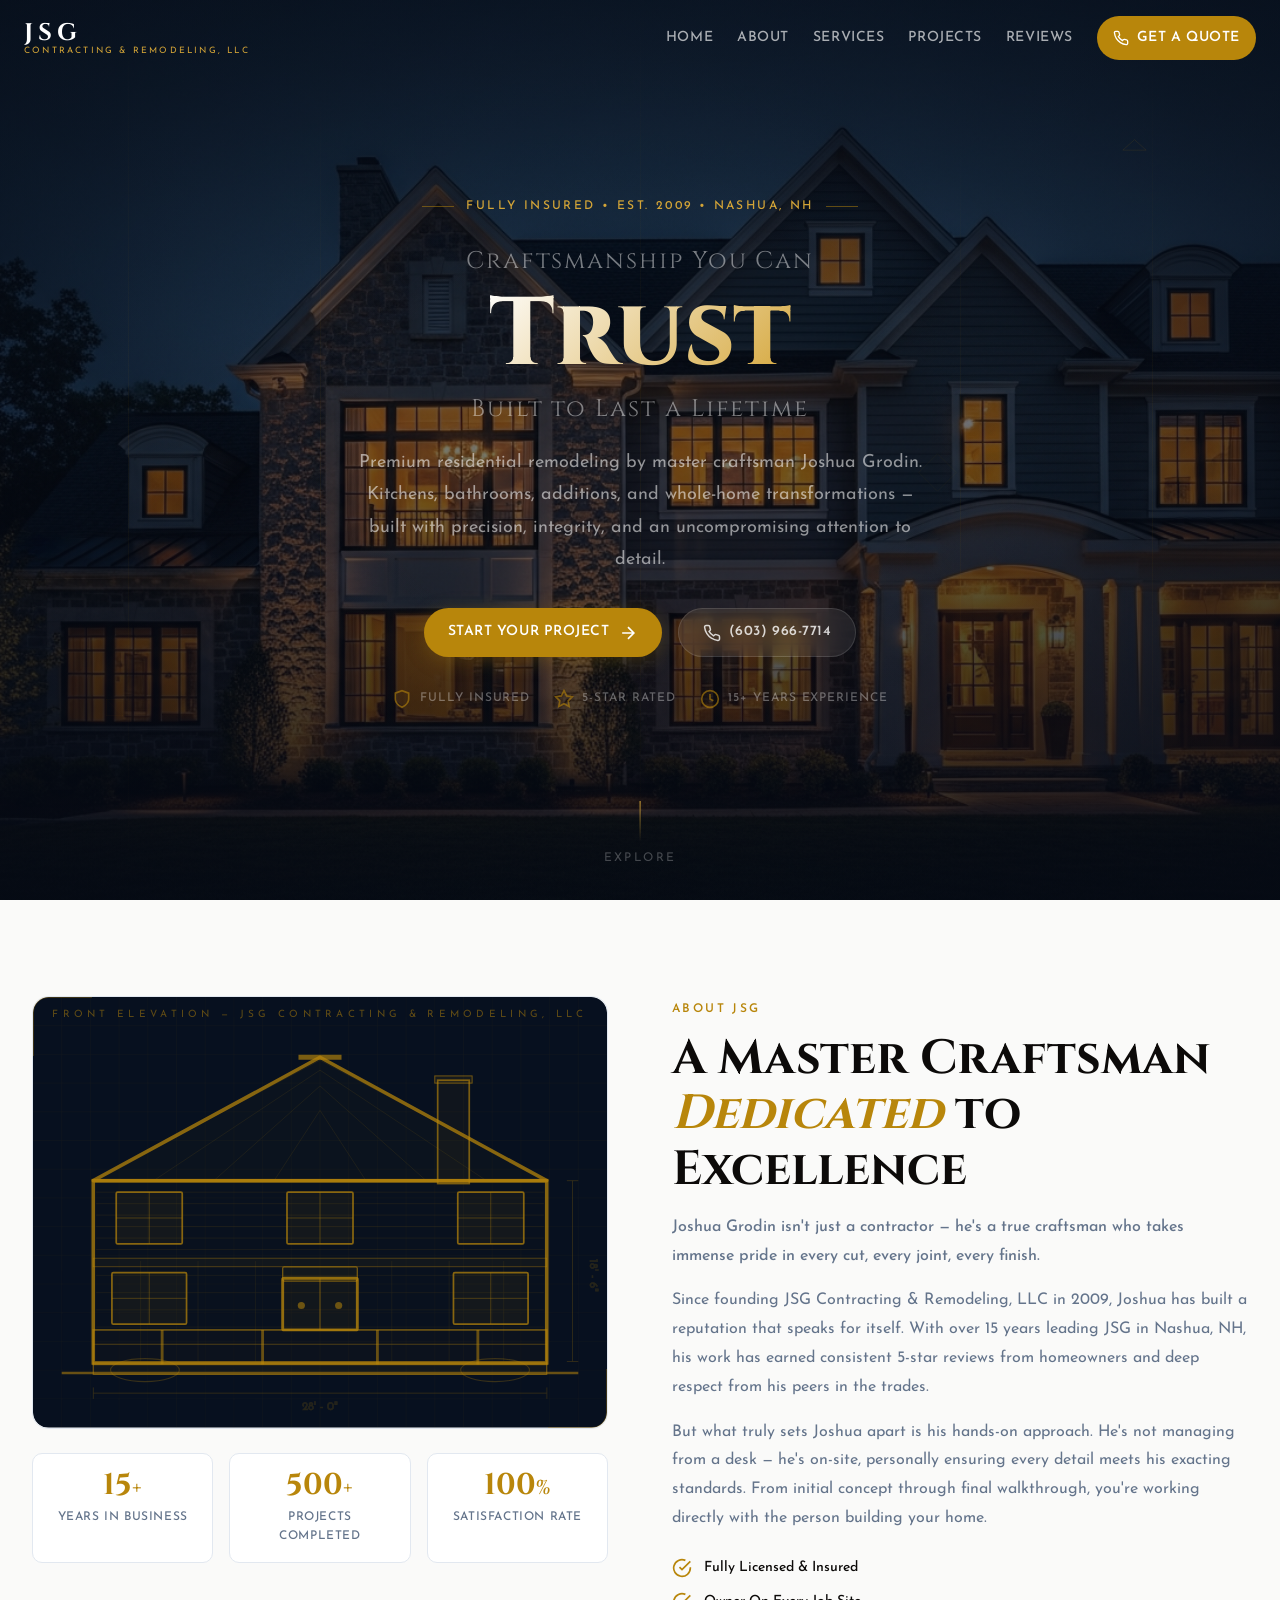
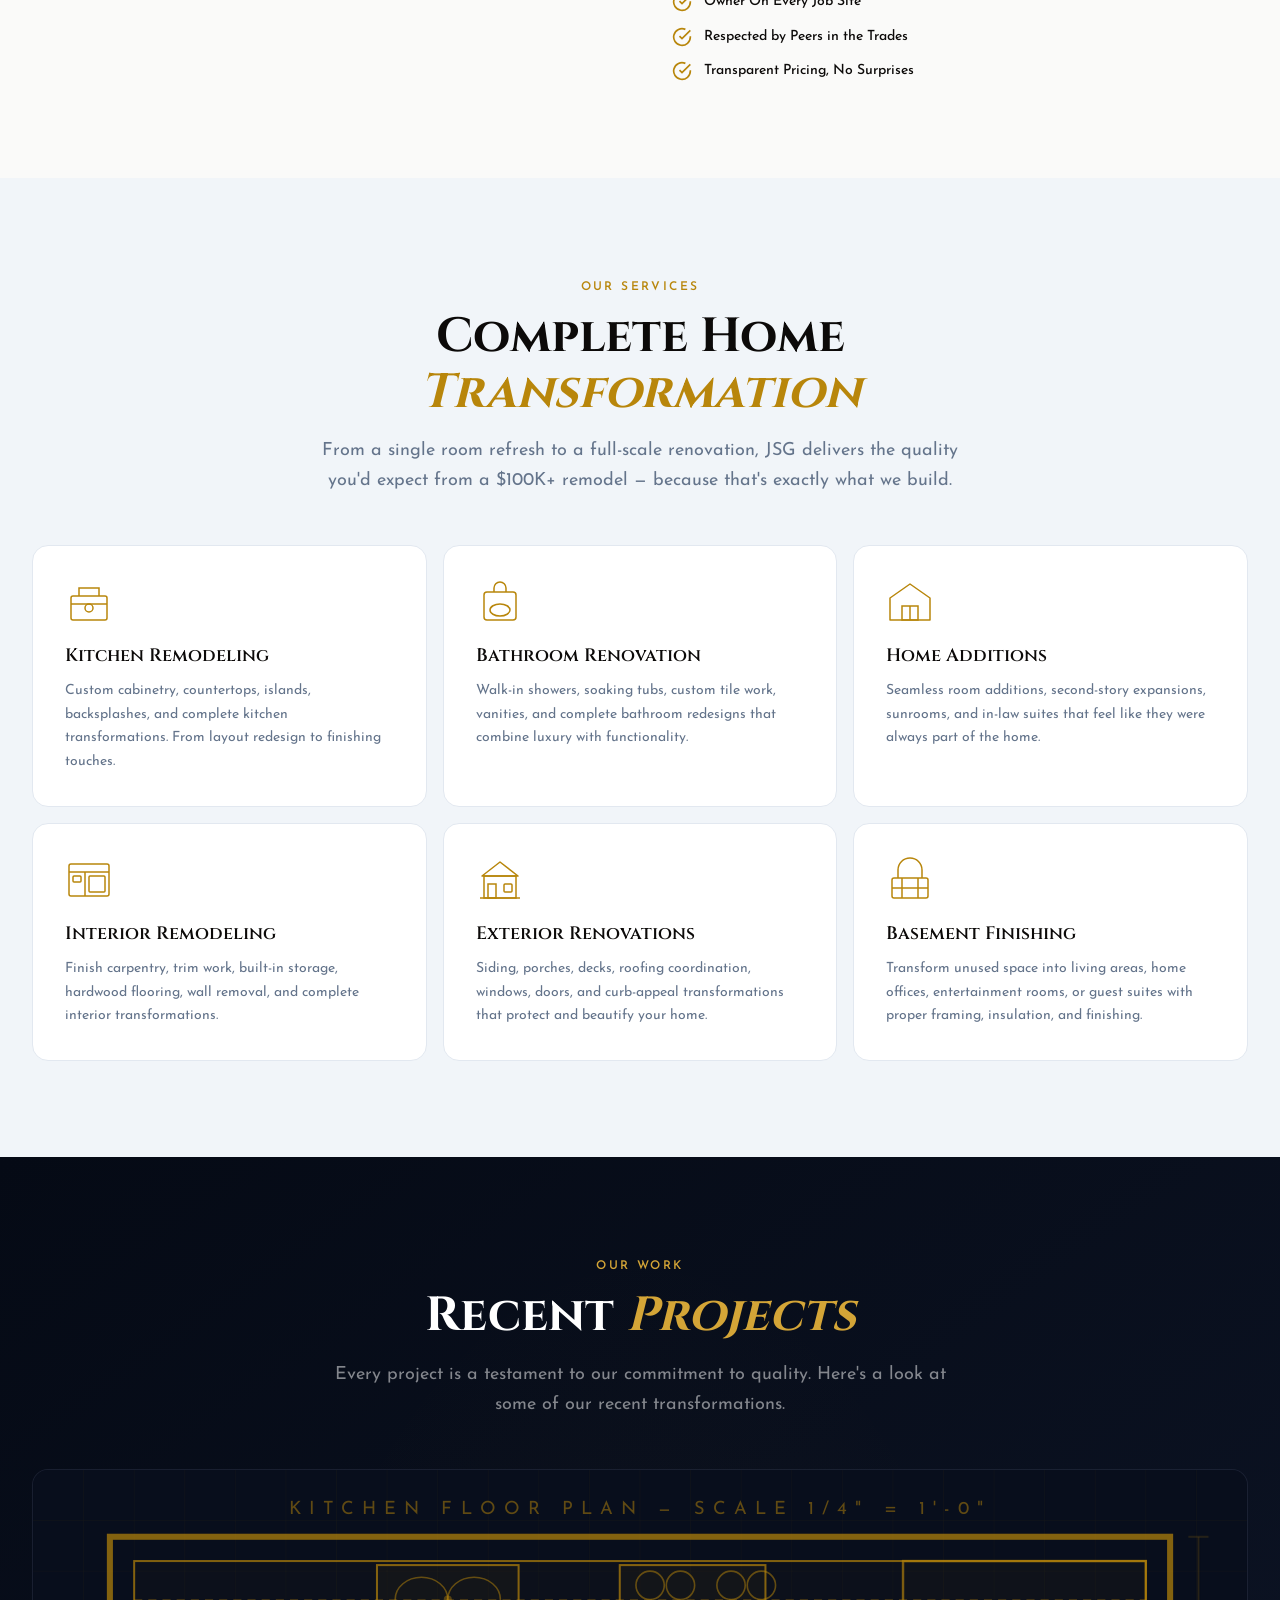
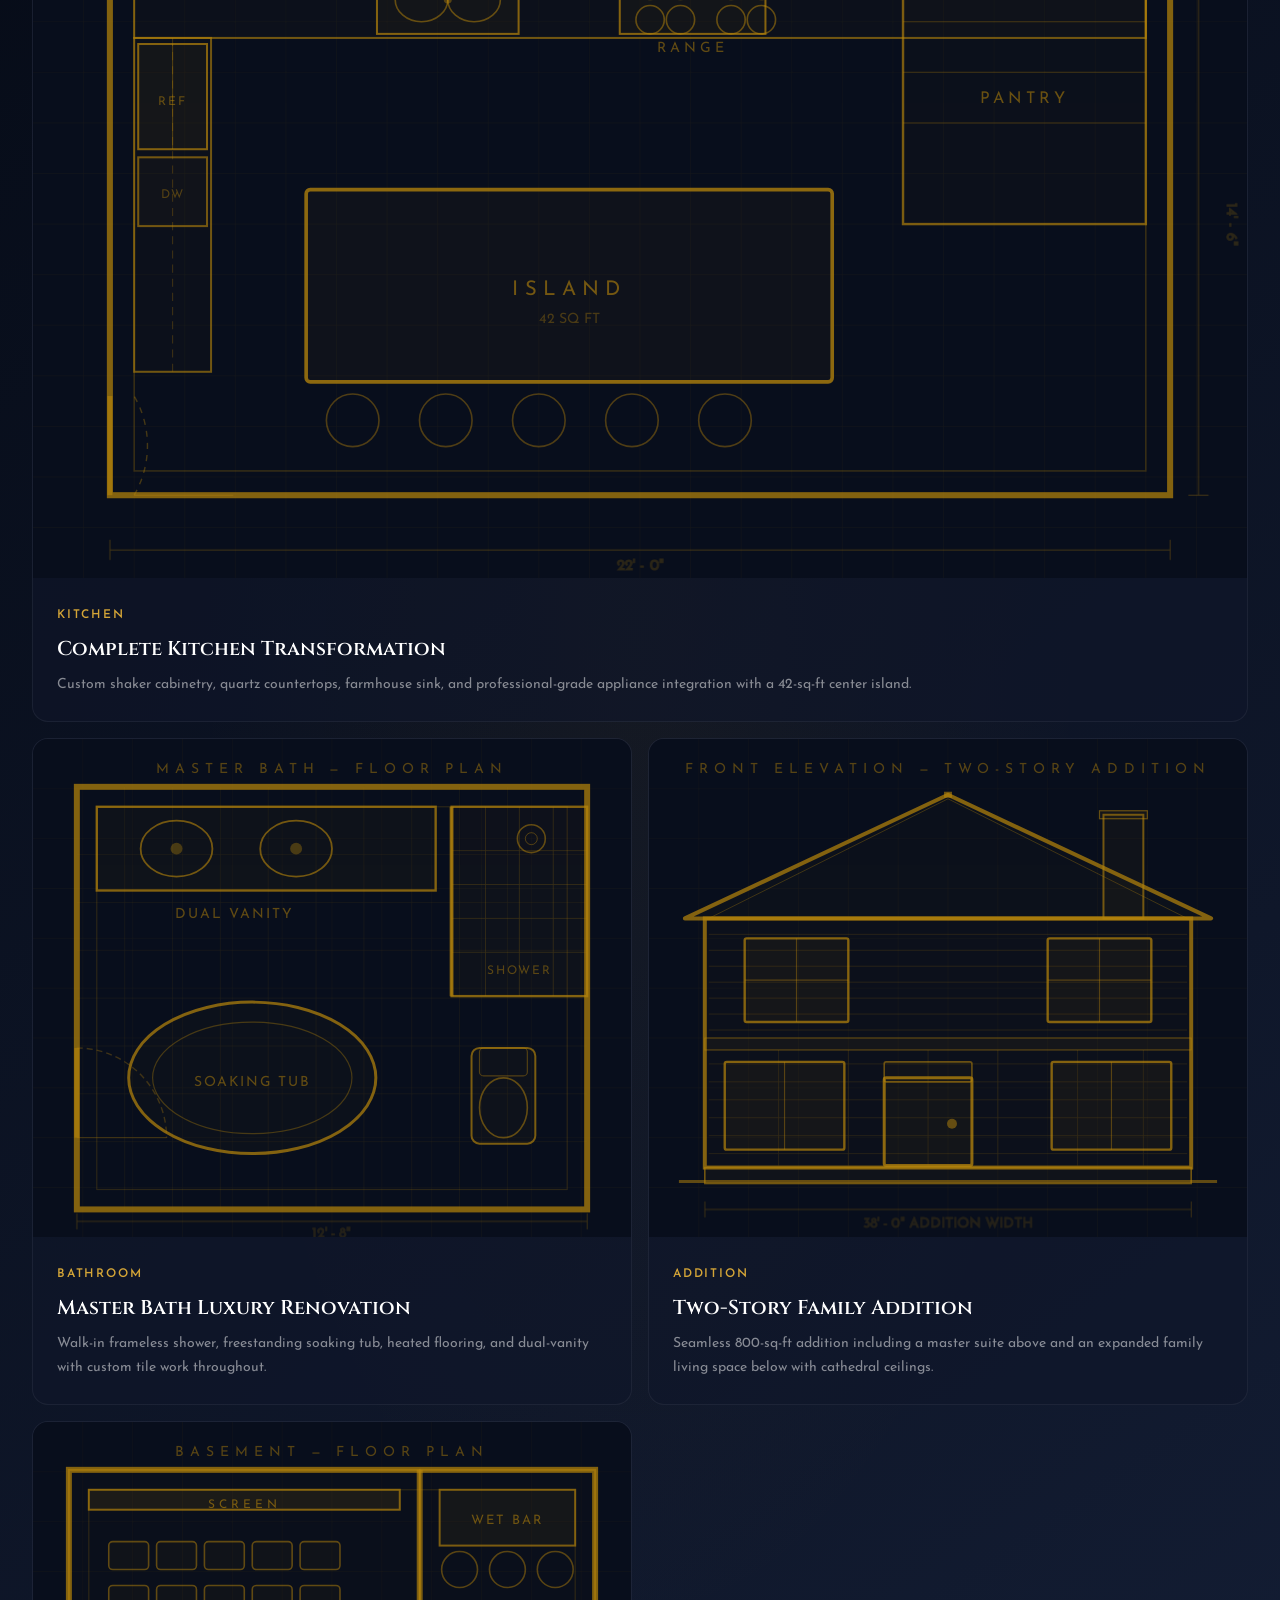
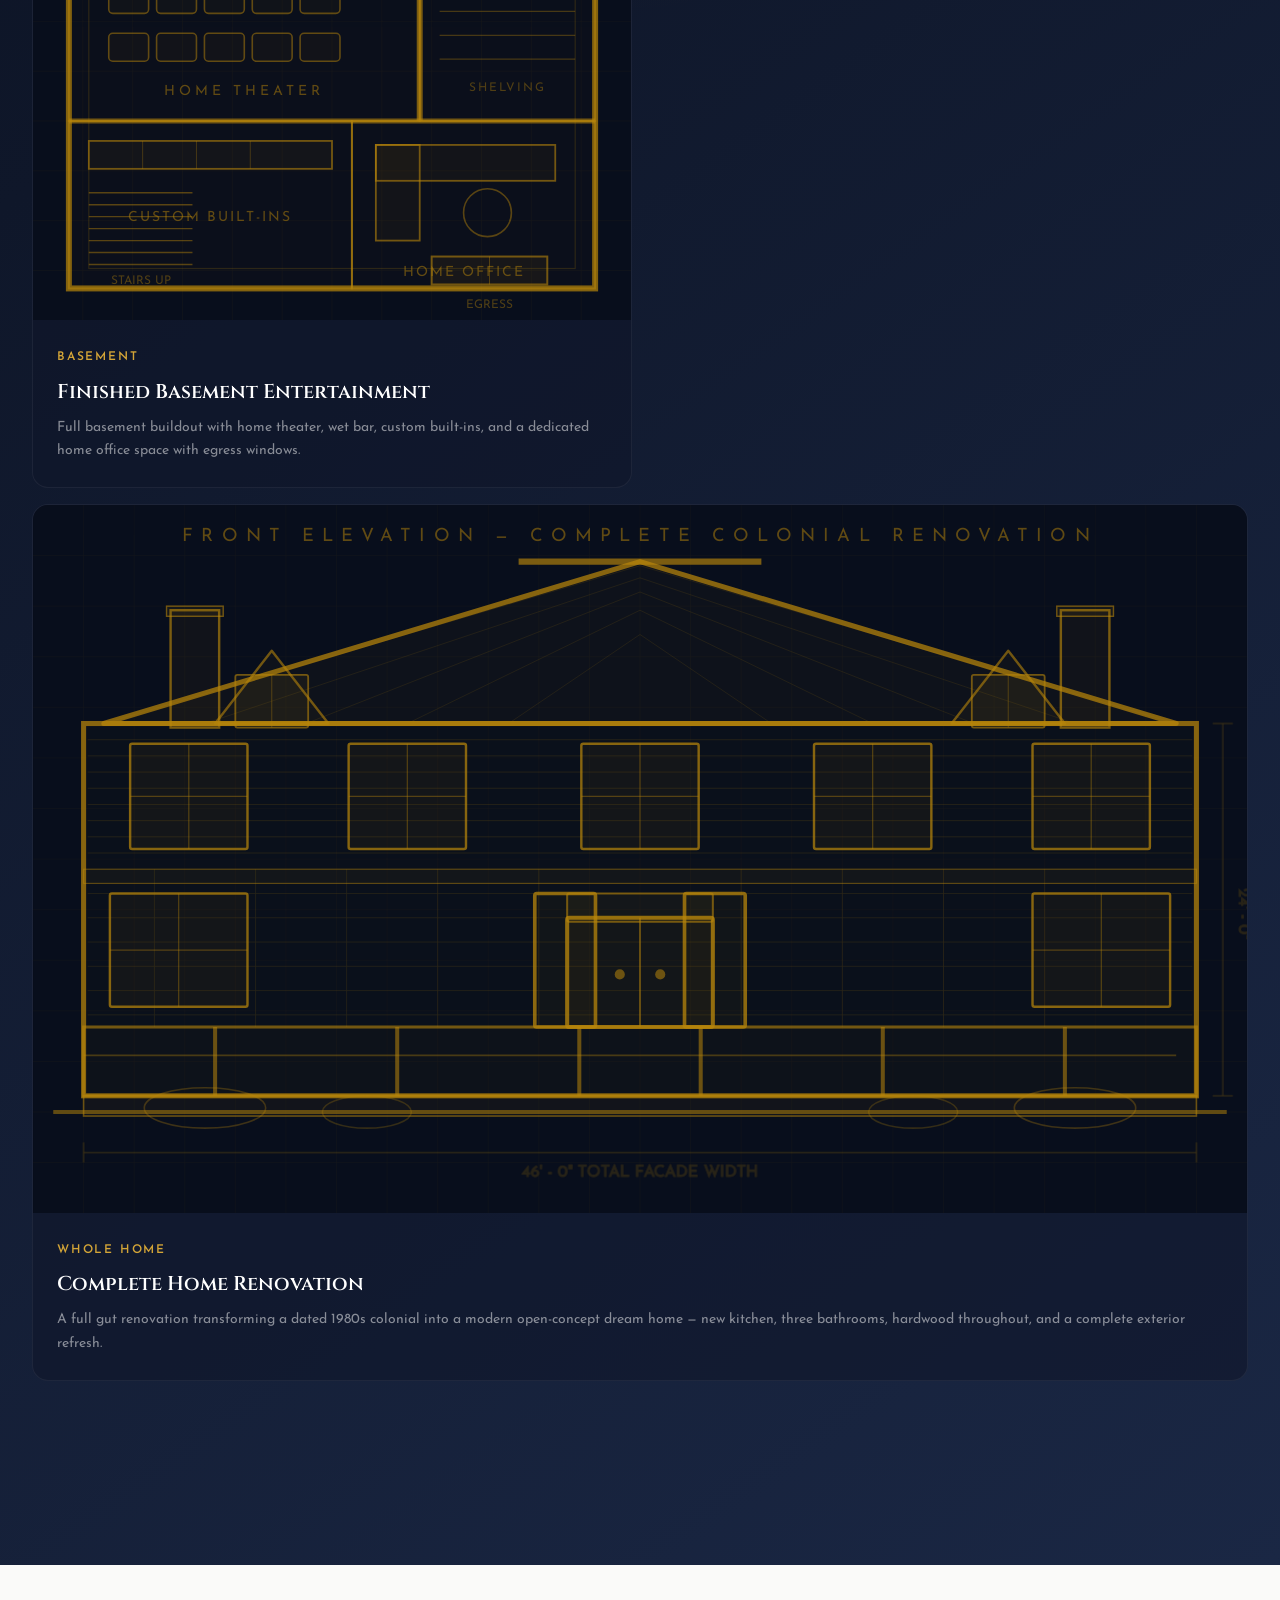
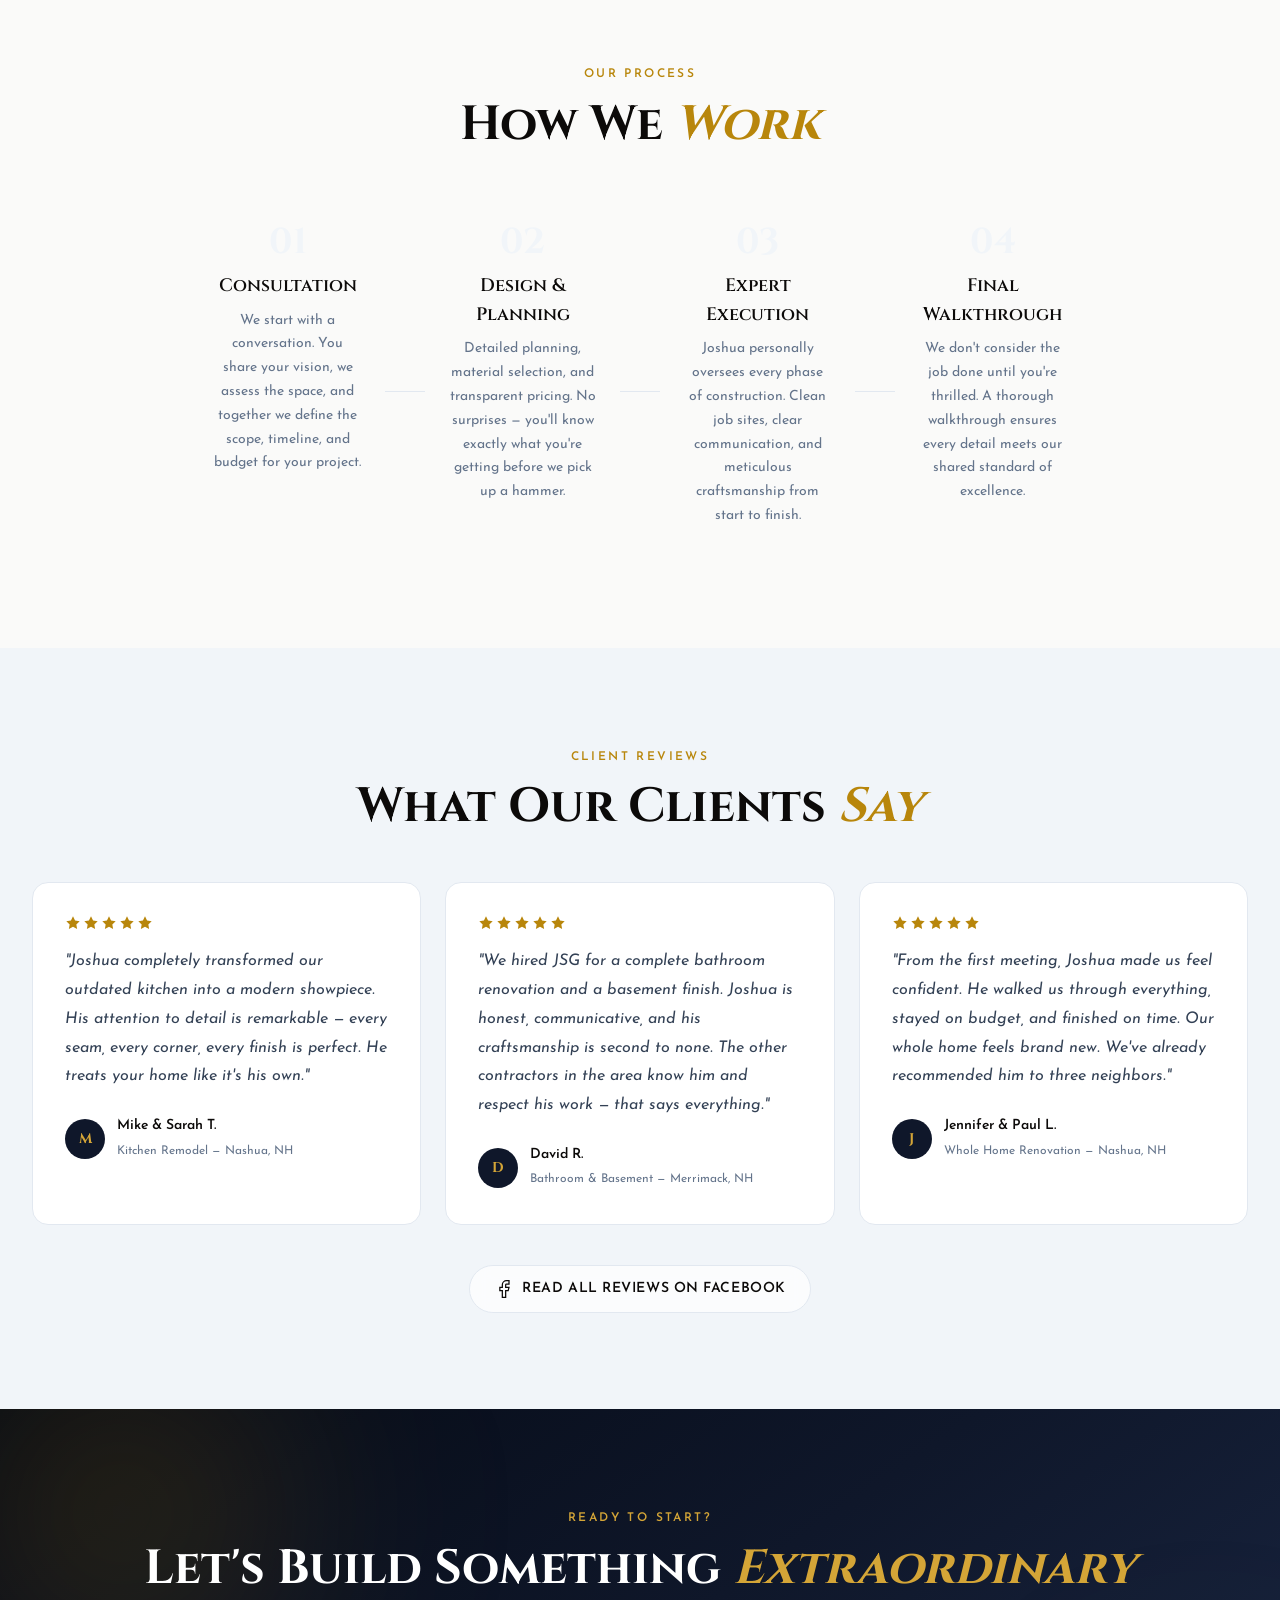
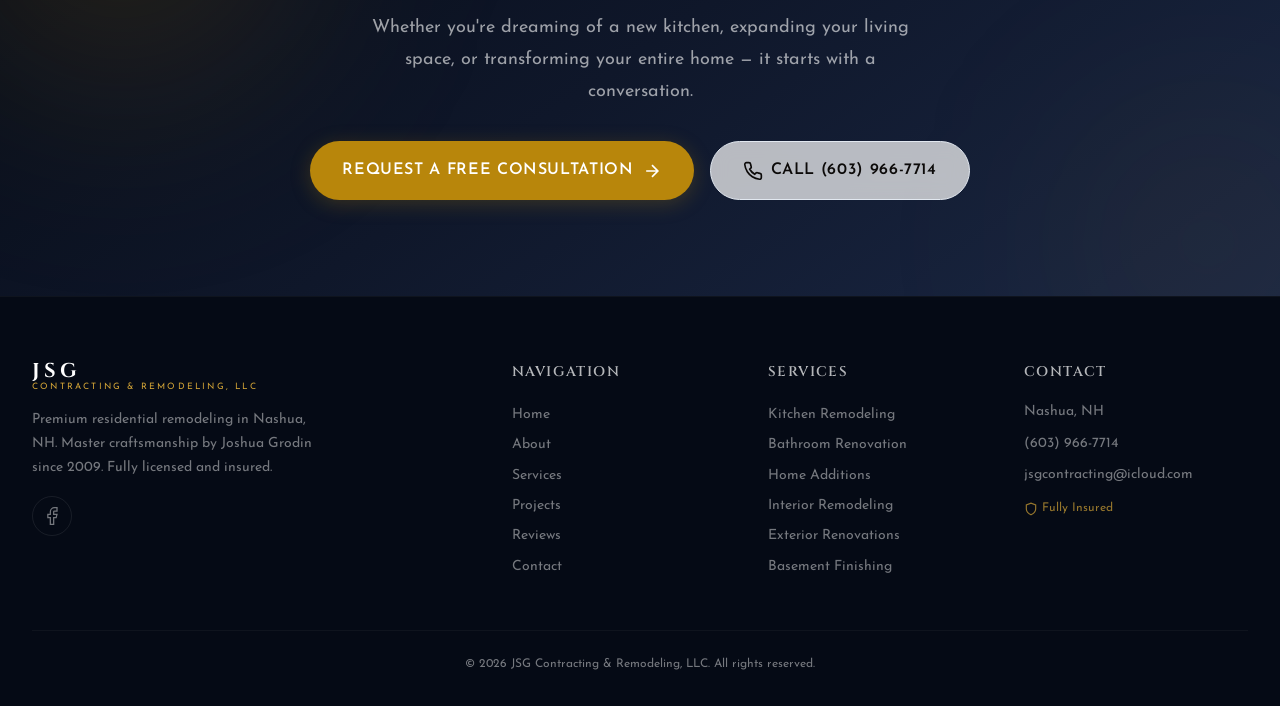
==== commit 47109808: "Add LLC to all brand name instances across site" ====
--- a/index.html
+++ b/index.html
@@ -3,7 +3,7 @@
 <head>
   <meta charset="UTF-8">
   <meta name="viewport" content="width=device-width, initial-scale=1.0">
-  <title>JSG Contracting & Remodeling — Premium Home Remodeling | Nashua, NH Since 2009</title>
+  <title>JSG Contracting & Remodeling, LLC — Premium Home Remodeling | Nashua, NH Since 2009</title>
   <meta name="description" content="JSG Contracting & Remodeling, LLC — Nashua NH's premier residential contractor. Master craftsman Joshua Grodin delivers exceptional kitchen, bath, and whole-home remodeling. Fully insured. Call (603) 966-7714.">
   <link rel="preconnect" href="https://fonts.googleapis.com">
   <link rel="preconnect" href="https://fonts.gstatic.com" crossorigin>
@@ -32,7 +32,7 @@
     <div class="nav-container">
       <a href="#hero" class="nav-logo">
         <span class="logo-jsg">JSG</span>
-        <span class="logo-sub">CONTRACTING &amp; REMODELING</span>
+        <span class="logo-sub">CONTRACTING &amp; REMODELING, LLC</span>
       </a>
       <button class="nav-toggle" id="navToggle" aria-label="Toggle navigation">
         <span></span><span></span><span></span>
@@ -142,7 +142,7 @@
                   <line x1="20" y1="0" x2="20" y2="300"/><line x1="40" y1="0" x2="40" y2="300"/><line x1="60" y1="0" x2="60" y2="300"/><line x1="80" y1="0" x2="80" y2="300"/><line x1="100" y1="0" x2="100" y2="300"/><line x1="120" y1="0" x2="120" y2="300"/><line x1="140" y1="0" x2="140" y2="300"/><line x1="160" y1="0" x2="160" y2="300"/><line x1="180" y1="0" x2="180" y2="300"/><line x1="200" y1="0" x2="200" y2="300"/><line x1="220" y1="0" x2="220" y2="300"/><line x1="240" y1="0" x2="240" y2="300"/><line x1="260" y1="0" x2="260" y2="300"/><line x1="280" y1="0" x2="280" y2="300"/><line x1="300" y1="0" x2="300" y2="300"/><line x1="320" y1="0" x2="320" y2="300"/><line x1="340" y1="0" x2="340" y2="300"/><line x1="360" y1="0" x2="360" y2="300"/><line x1="380" y1="0" x2="380" y2="300"/>
                 </g>
                 <!-- Title -->
-                <text x="200" y="14" font-family="Josefin Sans" font-size="7" fill="#B8860B" text-anchor="middle" opacity="0.5" letter-spacing="3">FRONT ELEVATION — JSG CONTRACTING &amp; REMODELING</text>
+                <text x="200" y="14" font-family="Josefin Sans" font-size="7" fill="#B8860B" text-anchor="middle" opacity="0.5" letter-spacing="3">FRONT ELEVATION — JSG CONTRACTING &amp; REMODELING, LLC</text>
                 <!-- Ground line -->
                 <line x1="20" y1="262" x2="380" y2="262" stroke="#B8860B" stroke-width="1.8" opacity="0.55"/>
                 <!-- Foundation -->
@@ -240,7 +240,7 @@
           <span class="section-tag">About JSG</span>
           <h2 class="section-title">A Master Craftsman <em>Dedicated</em> to Excellence</h2>
           <p class="about-lead">Joshua Grodin isn't just a contractor — he's a true craftsman who takes immense pride in every cut, every joint, every finish.</p>
-          <p>Since founding JSG Contracting & Remodeling in 2009, Joshua has built a reputation that speaks for itself. With over 15 years leading JSG in Nashua, NH, his work has earned consistent 5-star reviews from homeowners and deep respect from his peers in the trades.</p>
+          <p>Since founding JSG Contracting & Remodeling, LLC in 2009, Joshua has built a reputation that speaks for itself. With over 15 years leading JSG in Nashua, NH, his work has earned consistent 5-star reviews from homeowners and deep respect from his peers in the trades.</p>
           <p>But what truly sets Joshua apart is his hands-on approach. He's not managing from a desk — he's on-site, personally ensuring every detail meets his exacting standards. From initial concept through final walkthrough, you're working directly with the person building your home.</p>
           <div class="about-highlights">
             <div class="highlight">
@@ -967,7 +967,7 @@
         <div class="footer-brand">
           <a href="#hero" class="footer-logo">
             <span class="logo-jsg">JSG</span>
-            <span class="logo-sub">CONTRACTING &amp; REMODELING</span>
+            <span class="logo-sub">CONTRACTING &amp; REMODELING, LLC</span>
           </a>
           <p>Premium residential remodeling in Nashua, NH. Master craftsmanship by Joshua Grodin since 2009. Fully licensed and insured.</p>
           <div class="footer-social">
